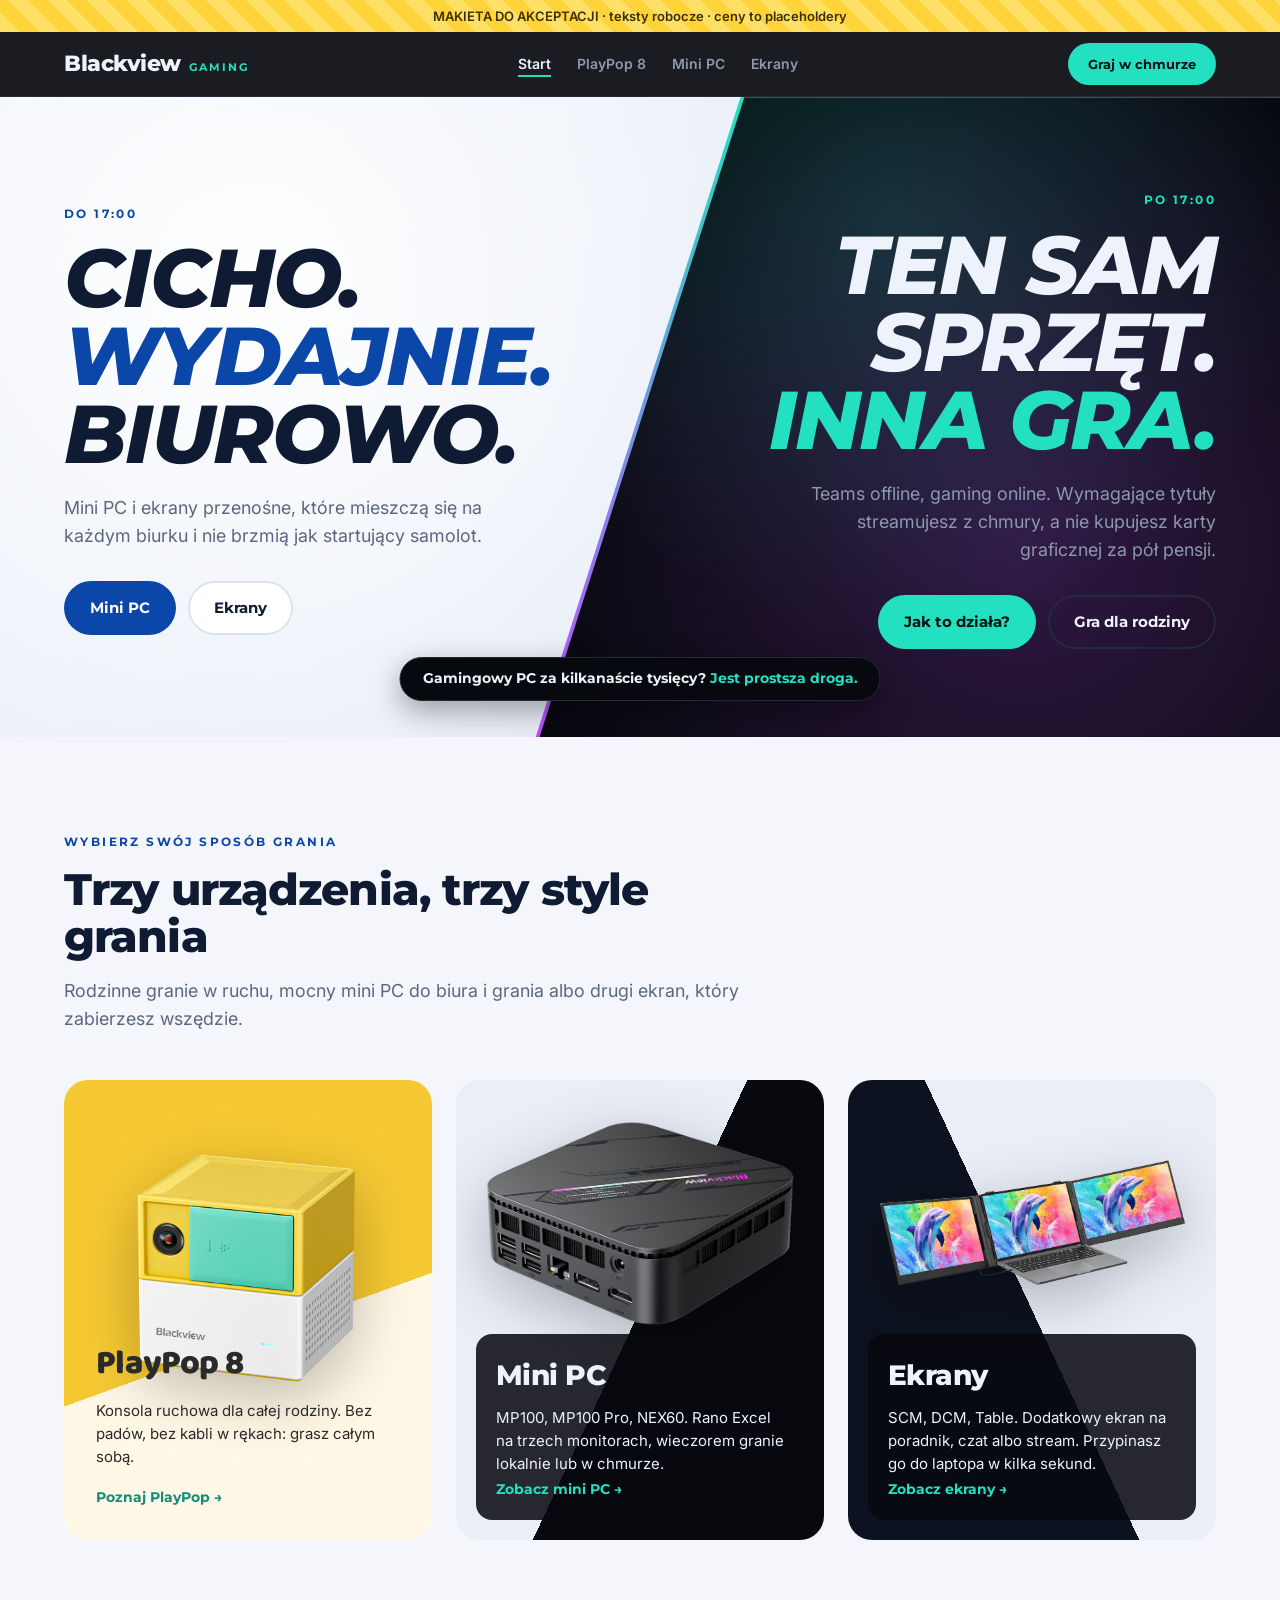
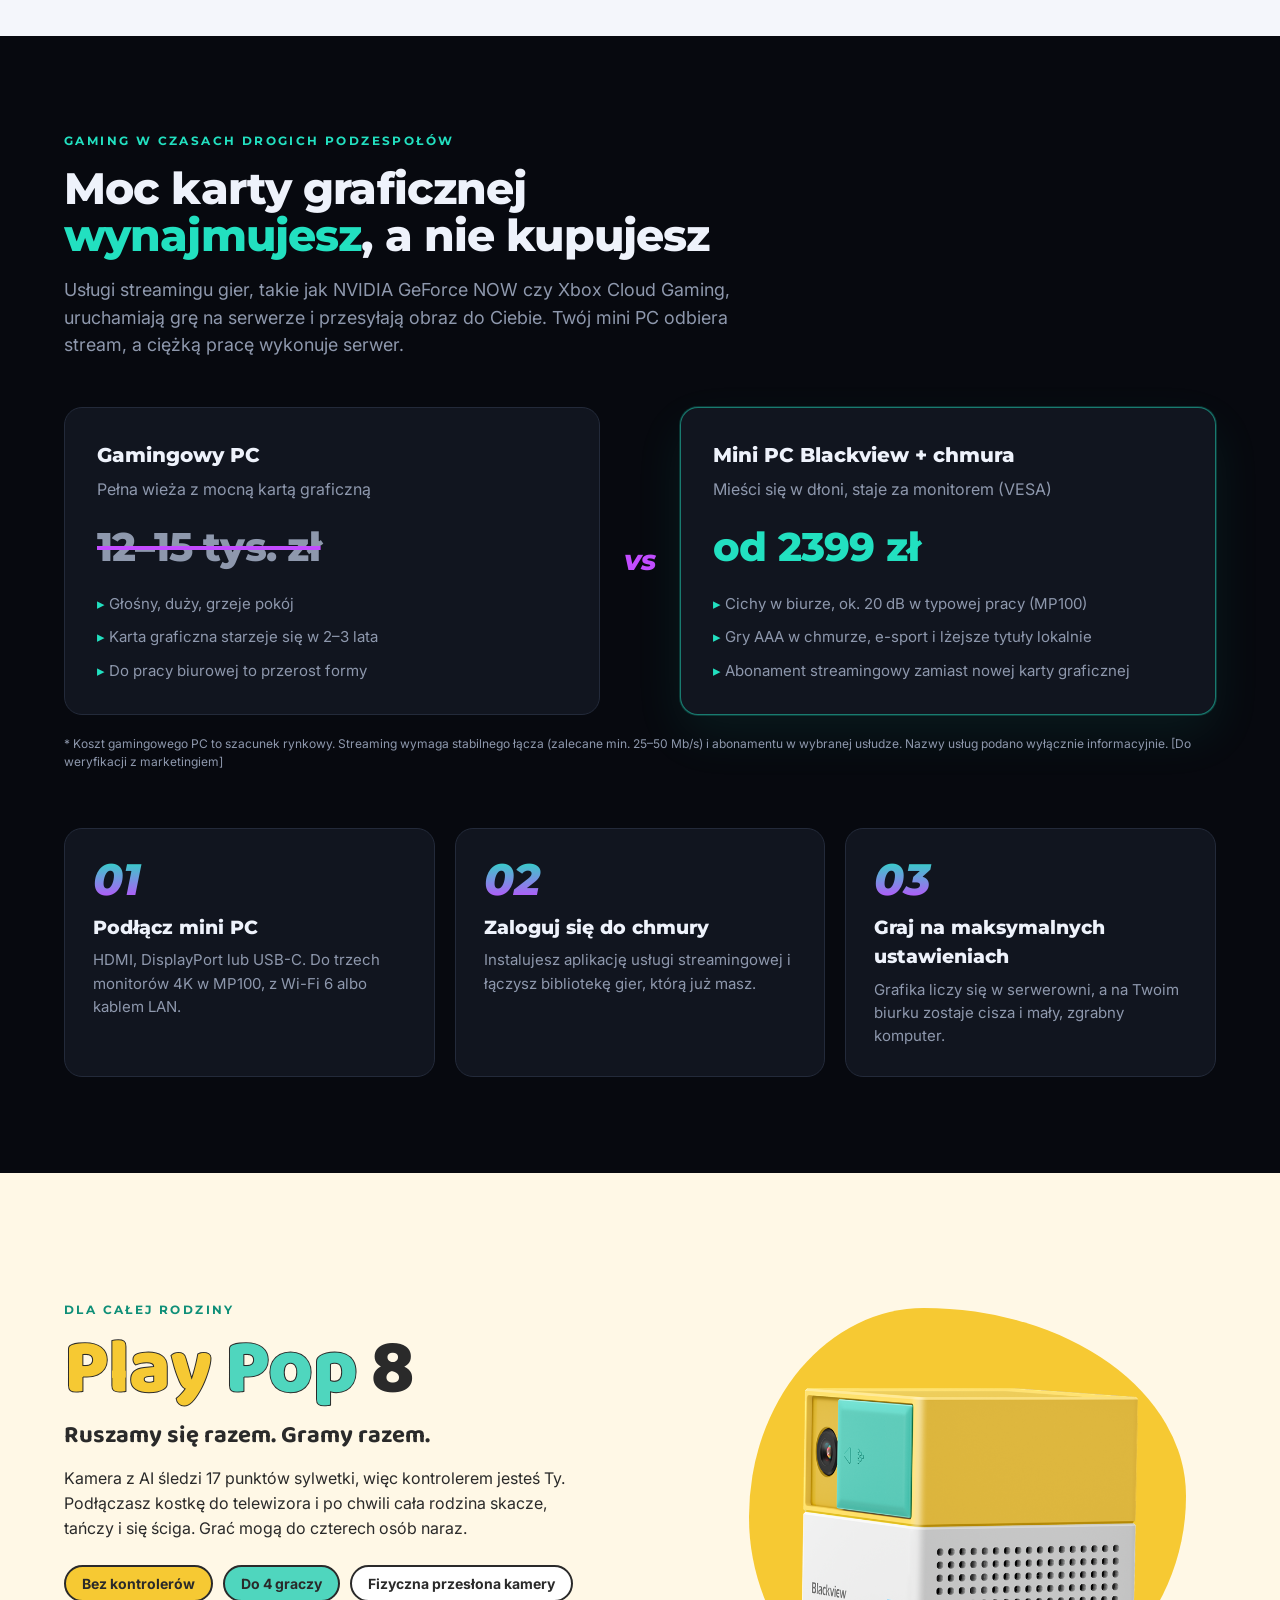
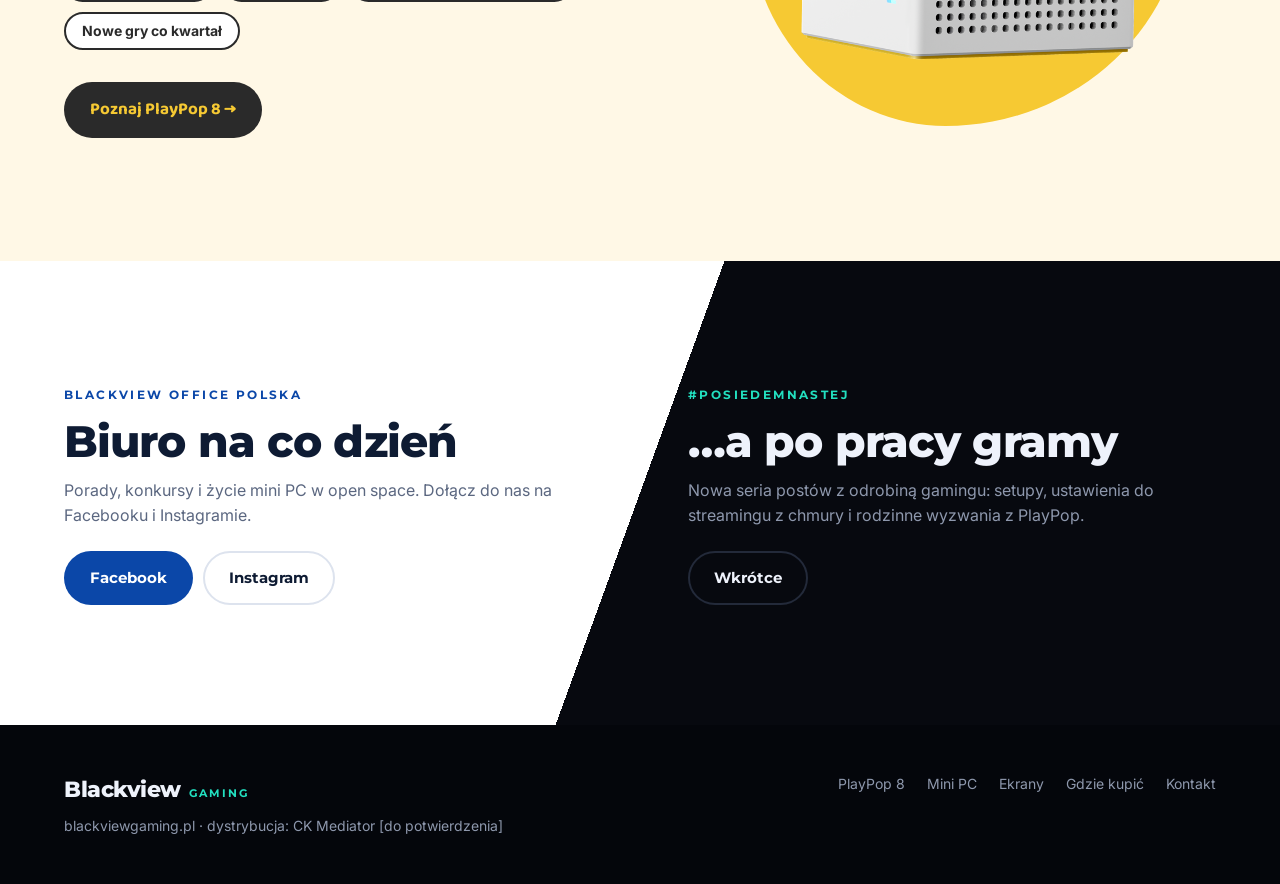
==== index.html @ ac8a415b "Linki Kup i ceny z funtech.pl (shop.js + UTM); BACKLOG: decyzja opcja A" ====
<!doctype html>
<html lang="pl">
<head>
  <meta charset="utf-8">
  <meta name="viewport" content="width=device-width, initial-scale=1">
  <meta name="robots" content="noindex, nofollow">
  <title>Blackview Gaming – granie bez gamingowego PC | blackviewgaming.pl</title>
  <meta name="description" content="Konsola PlayPop 8, mini PC i ekrany przenośne Blackview. W dzień praca, wieczorem granie – także w chmurze.">
  <link rel="preconnect" href="https://fonts.googleapis.com">
  <link rel="preconnect" href="https://fonts.gstatic.com" crossorigin>
  <link href="https://fonts.googleapis.com/css2?family=Baloo+2:wght@700;800&family=Inter:wght@400;500;600;700&family=Montserrat:ital,wght@0,700;0,800;1,800&display=swap" rel="stylesheet">
  <link rel="stylesheet" href="assets/css/style.css">
</head>
<body>

<div class="mock-bar">MAKIETA DO AKCEPTACJI · teksty robocze · ceny to placeholdery</div>

<header class="site-head">
  <div class="wrap">
    <a href="index.html" class="logo">Blackview <small>Gaming</small></a>
    <nav class="nav">
      <a href="index.html" class="active">Start</a>
      <a href="playpop.html">PlayPop 8</a>
      <a href="minipc.html">Mini PC</a>
      <a href="ekrany.html">Ekrany</a>
    </nav>
    <a href="#chmura" class="btn btn-neon" style="padding:9px 18px;font-size:13px">Graj w chmurze</a>
  </div>
</header>

<!-- ============ HERO: jasny / ciemny ============ -->
<section class="split-hero" style="padding:0">
  <div class="side side-light"></div>
  <div class="side side-dark"></div>
  <div class="seam"></div>

  <div class="wrap content">
    <div class="col col-light">
      <span class="eyebrow">Do 17:00</span>
      <h1 class="h-display">Cicho.<br><span class="hl-blue">Wydajnie.</span><br>Biurowo.</h1>
      <p class="lead">Mini PC i ekrany przenośne, które mieszczą się na każdym biurku i nie brzmią jak startujący samolot.</p>
      <div class="ctas">
        <a href="minipc.html" class="btn btn-blue">Mini PC</a>
        <a href="ekrany.html" class="btn btn-ghost-light">Ekrany</a>
      </div>
    </div>
    <div class="col col-dark">
      <span class="eyebrow">Po 17:00</span>
      <h2 class="h-display">Ten sam<br>sprzęt.<br><span class="hl-cyan">Inna gra.</span></h2>
      <p class="lead">Teams offline, gaming online. Wymagające tytuły streamujesz z chmury, a nie kupujesz karty graficznej za pół pensji.</p>
      <div class="ctas">
        <a href="#chmura" class="btn btn-neon">Jak to działa?</a>
        <a href="playpop.html" class="btn btn-ghost-dark">Gra dla rodziny</a>
      </div>
    </div>
  </div>

  <div class="hero-tag">Gamingowy PC za kilkanaście tysięcy? <span>Jest prostsza droga.</span></div>
</section>

<!-- ============ 3 ŚCIEŻKI ============ -->
<section>
  <div class="wrap">
    <div class="section-head">
      <span class="eyebrow hl-blue">Wybierz swój sposób grania</span>
      <h2 class="h-section">Trzy urządzenia, trzy style grania</h2>
      <p class="lead" style="color:var(--office-muted)">Rodzinne granie w ruchu, mocny mini PC do biura i grania albo drugi ekran, który zabierzesz wszędzie.</p>
    </div>

    <div class="hub-cards">
      <a href="playpop.html" class="hub-card card-pop">
        <div class="visual"><img src="assets/img/playpop-front.png" alt="Konsola Blackview PlayPop 8"></div>
        <h3>PlayPop 8</h3>
        <p>Konsola ruchowa dla całej rodziny. Bez padów, bez kabli w rękach: grasz całym sobą.</p>
        <span class="more">Poznaj PlayPop</span>
      </a>

      <a href="minipc.html" class="hub-card card-pc">
        <div class="visual"><img src="assets/img/mp100pro.png" alt="Blackview MP100 Pro"></div>
        <div class="text">
          <h3>Mini PC</h3>
          <p>MP100, MP100 Pro, NEX60. Rano Excel na trzech monitorach, wieczorem granie lokalnie lub w chmurze.</p>
          <span class="more">Zobacz mini PC</span>
        </div>
      </a>

      <a href="ekrany.html" class="hub-card card-screen">
        <div class="visual"><img src="assets/img/dcm8pro-angle.png" alt="Blackview DCM8 Pro – trzy ekrany"></div>
        <div class="text">
          <h3>Ekrany</h3>
          <p>SCM, DCM, Table. Dodatkowy ekran na poradnik, czat albo stream. Przypinasz go do laptopa w kilka sekund.</p>
          <span class="more">Zobacz ekrany</span>
        </div>
      </a>
    </div>
  </div>
</section>

<!-- ============ GRANIE BEZ DROGIEGO PC ============ -->
<section class="dark" id="chmura">
  <div class="wrap">
    <div class="section-head">
      <span class="eyebrow">Gaming w czasach drogich podzespołów</span>
      <h2 class="h-section">Moc karty graficznej <span class="hl-cyan">wynajmujesz</span>, a nie kupujesz</h2>
      <p class="lead">Usługi streamingu gier, takie jak NVIDIA GeForce NOW czy Xbox Cloud Gaming, uruchamiają grę na serwerze i przesyłają obraz do Ciebie. Twój mini PC odbiera stream, a ciężką pracę wykonuje serwer.</p>
    </div>

    <div class="compare">
      <div class="box">
        <h4>Gamingowy PC</h4>
        <p class="muted">Pełna wieża z mocną kartą graficzną</p>
        <div class="price">12–15 tys. zł</div>
        <ul>
          <li>Głośny, duży, grzeje pokój</li>
          <li>Karta graficzna starzeje się w 2–3 lata</li>
          <li>Do pracy biurowej to przerost formy</li>
        </ul>
      </div>
      <div class="vs">vs</div>
      <div class="box win">
        <h4>Mini PC Blackview + chmura</h4>
        <p class="muted">Mieści się w dłoni, staje za monitorem (VESA)</p>
        <div class="price" data-shop-price="mp100pro" data-prefix="od ">–</div>
        <ul>
          <li>Cichy w biurze, ok. 20 dB w typowej pracy (MP100)</li>
          <li>Gry AAA w chmurze, e-sport i lżejsze tytuły lokalnie</li>
          <li>Abonament streamingowy zamiast nowej karty graficznej</li>
        </ul>
      </div>
    </div>
    <p class="footnote">* Koszt gamingowego PC to szacunek rynkowy. Streaming wymaga stabilnego łącza (zalecane min. 25–50 Mb/s) i abonamentu w wybranej usłudze. Nazwy usług podano wyłącznie informacyjnie. [Do weryfikacji z marketingiem]</p>

    <div class="steps">
      <div class="step">
        <div class="num">01</div>
        <h4>Podłącz mini PC</h4>
        <p>HDMI, DisplayPort lub USB-C. Do trzech monitorów 4K w MP100, z Wi-Fi 6 albo kablem LAN.</p>
      </div>
      <div class="step">
        <div class="num">02</div>
        <h4>Zaloguj się do chmury</h4>
        <p>Instalujesz aplikację usługi streamingowej i łączysz bibliotekę gier, którą już masz.</p>
      </div>
      <div class="step">
        <div class="num">03</div>
        <h4>Graj na maksymalnych ustawieniach</h4>
        <p>Grafika liczy się w serwerowni, a na Twoim biurku zostaje cisza i mały, zgrabny komputer.</p>
      </div>
    </div>
  </div>
</section>

<!-- ============ PLAYPOP PAS ============ -->
<section class="pop">
  <div class="wrap pop-band">
    <div>
      <span class="eyebrow">Dla całej rodziny</span>
      <h2 class="h-pop" style="margin:12px 0 8px"><span class="y">Play</span> <span class="m">Pop</span> 8</h2>
      <p class="lead" style="font-family:var(--font-pop);font-weight:700;font-size:24px">Ruszamy się razem. Gramy razem.</p>
      <p style="margin-top:12px;max-width:520px">Kamera z AI śledzi 17 punktów sylwetki, więc kontrolerem jesteś Ty. Podłączasz kostkę do telewizora i po chwili cała rodzina skacze, tańczy i się ściga. Grać mogą do czterech osób naraz.</p>
      <div class="pop-pills">
        <span class="pill y">Bez kontrolerów</span>
        <span class="pill m">Do 4 graczy</span>
        <span class="pill">Fizyczna przesłona kamery</span>
        <span class="pill">Nowe gry co kwartał</span>
      </div>
      <a href="playpop.html" class="btn btn-pop">Poznaj PlayPop 8 →</a>
    </div>
    <div class="visual"><img src="assets/img/playpop-7.png" alt="PlayPop 8 – widok z boku"></div>
  </div>
</section>

<!-- ============ SOCIAL ============ -->
<section class="social">
  <div class="wrap grid">
    <div class="half">
      <span class="eyebrow hl-blue">Blackview Office Polska</span>
      <h2 class="h-section" style="margin-top:12px">Biuro na co dzień</h2>
      <p>Porady, konkursy i życie mini PC w open space. Dołącz do nas na Facebooku i Instagramie.</p>
      <div class="chips">
        <a class="btn btn-blue" href="https://www.facebook.com/people/Blackview-Office/61585106631861/" target="_blank" rel="noopener">Facebook</a>
        <a class="btn btn-ghost-light" href="https://www.instagram.com/blackview_office_polska/" target="_blank" rel="noopener">Instagram</a>
      </div>
    </div>
    <div class="half dark-side">
      <span class="eyebrow hl-cyan">#poSiedemnastej</span>
      <h2 class="h-section" style="margin-top:12px">…a po pracy gramy</h2>
      <p>Nowa seria postów z odrobiną gamingu: setupy, ustawienia do streamingu z chmury i rodzinne wyzwania z PlayPop.</p>
      <div class="chips">
        <span class="btn btn-ghost-dark" style="cursor:default">Wkrótce</span>
      </div>
    </div>
  </div>
</section>

<footer class="site-foot">
  <div class="wrap">
    <div>
      <div class="logo">Blackview <small>Gaming</small></div>
      <p style="margin-top:8px">blackviewgaming.pl · dystrybucja: CK Mediator [do potwierdzenia]</p>
    </div>
    <nav>
      <a href="playpop.html">PlayPop 8</a>
      <a href="minipc.html">Mini PC</a>
      <a href="ekrany.html">Ekrany</a>
      <a href="#">Gdzie kupić</a>
      <a href="#">Kontakt</a>
    </nav>
  </div>
</footer>

<script src="assets/js/shop.js"></script>
</body>
</html>
---- assets/css/style.css ----
/* ==========================================================
   Blackview Gaming – makieta (CK Mediator)
   Dwa światy: jasny "office" + ciemny "gaming", plus PlayPop
   ========================================================== */

:root {
  /* office – jasny */
  --office-bg: #f4f6fb;
  --office-surface: #ffffff;
  --office-ink: #0e1b33;
  --office-muted: #5b6780;
  --office-blue: #0b47a8;
  --office-line: #dde3ee;

  /* gaming – ciemny */
  --game-bg: #07090f;
  --game-surface: #11151f;
  --game-surface-2: #181d2a;
  --game-ink: #eef2fb;
  --game-muted: #8e98ad;
  --game-line: #232a3a;

  /* akcenty wspólne */
  --cyan: #22e0c0;
  --magenta: #c24cff;

  /* PlayPop */
  --pop-yellow: #f6c933;
  --pop-mint: #4fd6be;
  --pop-cream: #fff8e6;
  --pop-coral: #ff7a59;
  --pop-ink: #2a2a2a;

  --radius: 18px;
  --max: 1200px;
  --font-head: "Montserrat", system-ui, sans-serif;
  --font-body: "Inter", system-ui, sans-serif;
  --font-pop: "Baloo 2", "Montserrat", system-ui, sans-serif;
}

* { box-sizing: border-box; margin: 0; padding: 0; }
html { scroll-behavior: smooth; }
body {
  font-family: var(--font-body);
  background: var(--office-bg);
  color: var(--office-ink);
  line-height: 1.55;
  -webkit-font-smoothing: antialiased;
}
img { max-width: 100%; display: block; }
a { color: inherit; text-decoration: none; }

.wrap { width: 100%; max-width: var(--max); margin: 0 auto; padding: 0 24px; }

/* ---------- pasek makiety ---------- */
.mock-bar {
  background: repeating-linear-gradient(45deg, #ffe066 0 14px, #ffd43b 14px 28px);
  color: #3b2f00;
  font-size: 13px;
  font-weight: 600;
  text-align: center;
  padding: 6px 16px;
}

/* ---------- nagłówek ---------- */
.site-head {
  position: sticky; top: 0; z-index: 50;
  background: rgba(7, 9, 15, .92);
  backdrop-filter: blur(10px);
  border-bottom: 1px solid var(--game-line);
  color: var(--game-ink);
}
.site-head .wrap { display: flex; align-items: center; justify-content: space-between; height: 64px; gap: 16px; }
.logo { font-family: var(--font-head); font-weight: 800; font-size: 22px; letter-spacing: -.02em; display: flex; align-items: baseline; gap: 8px; }
.logo small { font-weight: 700; font-size: 11px; letter-spacing: .18em; text-transform: uppercase; color: var(--cyan); }
.nav { display: flex; gap: 26px; font-size: 14px; font-weight: 600; }
.nav a { color: var(--game-muted); transition: color .2s; }
.nav a:hover, .nav a.active { color: var(--game-ink); }
.nav a.active { box-shadow: 0 2px 0 var(--cyan); }

/* ---------- przyciski ---------- */
.btn {
  display: inline-flex; align-items: center; gap: 8px;
  font-family: var(--font-head); font-weight: 700; font-size: 15px;
  padding: 13px 24px; border-radius: 999px; border: 2px solid transparent;
  transition: transform .15s, box-shadow .2s, background .2s;
  cursor: pointer;
}
.btn:hover { transform: translateY(-2px); }
.btn-blue { background: var(--office-blue); color: #fff; }
.btn-blue:hover { box-shadow: 0 10px 24px rgba(11, 71, 168, .3); }
.btn-neon { background: var(--cyan); color: #04120f; }
.btn-neon:hover { box-shadow: 0 0 28px rgba(34, 224, 192, .55); }
.btn-ghost-dark { border-color: var(--game-line); color: var(--game-ink); }
.btn-ghost-light { border-color: var(--office-line); color: var(--office-ink); background: #fff; }
.btn-pop { background: var(--pop-ink); color: var(--pop-yellow); font-family: var(--font-pop); font-size: 17px; }
.btn { white-space: nowrap; }
section[id] { scroll-margin-top: 64px; }
.product .price .is-text { font-size: 17px; }
.btn.is-soon { background: #d9dee8; color: #6b7690; border-color: transparent; cursor: not-allowed; box-shadow: none; transform: none; }

/* ---------- typografia ---------- */
.eyebrow {
  font-family: var(--font-head); font-weight: 700; font-size: 12px;
  letter-spacing: .2em; text-transform: uppercase;
}
.h-display {
  font-family: var(--font-head); font-weight: 800; font-style: italic;
  text-transform: uppercase; line-height: .95; letter-spacing: -.02em;
  font-size: clamp(40px, 6.4vw, 84px);
}
.h-section {
  font-family: var(--font-head); font-weight: 800; letter-spacing: -.02em;
  font-size: clamp(28px, 3.6vw, 44px); line-height: 1.08;
}
.lead { font-size: clamp(16px, 1.4vw, 19px); }
.hl-cyan { color: var(--cyan); }
.hl-blue { color: var(--office-blue); }
.hl-mag { color: var(--magenta); }

section { padding: 96px 0; }
.section-head { max-width: 720px; margin-bottom: 48px; }
.section-head .eyebrow { margin-bottom: 14px; display: block; }
.section-head p { margin-top: 16px; }

/* ==========================================================
   HERO – podział jasny / ciemny
   ========================================================== */
.split-hero { position: relative; min-height: 640px; overflow: hidden; }
.split-hero .side { position: absolute; inset: 0; }
.split-hero .side-light {
  background:
    radial-gradient(circle at 20% 30%, #ffffff 0, transparent 55%),
    linear-gradient(135deg, #eef2f9, #dfe6f3);
  clip-path: polygon(0 0, 58% 0, 42% 100%, 0 100%);
}
.split-hero .side-dark {
  background:
    radial-gradient(circle at 80% 70%, rgba(194, 76, 255, .22), transparent 45%),
    radial-gradient(circle at 70% 20%, rgba(34, 224, 192, .18), transparent 40%),
    var(--game-bg);
  clip-path: polygon(58% 0, 100% 0, 100% 100%, 42% 100%);
}
.split-hero .seam {
  position: absolute; inset: 0;
  background: linear-gradient(var(--cyan), var(--magenta));
  clip-path: polygon(57.85% 0, 58.15% 0, 42.15% 100%, 41.85% 100%);
  filter: drop-shadow(0 0 10px var(--cyan));
}
.split-hero .content {
  position: relative; z-index: 2;
  display: grid; grid-template-columns: 1fr 1fr; min-height: 640px; align-items: center;
}
.split-hero .col { padding: 64px 0; }
.split-hero .col-light { color: var(--office-ink); padding-right: 64px; }
.split-hero .col-dark { color: var(--game-ink); padding-left: 96px; text-align: right; }
.split-hero .col-light .eyebrow { color: var(--office-blue); }
.split-hero .col-dark .eyebrow { color: var(--cyan); }
.split-hero .h-display { margin: 16px 0 20px; }
.split-hero .col-light .lead { color: var(--office-muted); max-width: 420px; }
.split-hero .col-dark .lead { color: var(--game-muted); max-width: 420px; margin-left: auto; }
.split-hero .ctas { display: flex; gap: 12px; margin-top: 32px; flex-wrap: wrap; }
.split-hero .col-dark .ctas { justify-content: flex-end; }
.hero-tag {
  position: absolute; z-index: 3; left: 50%; bottom: 36px; transform: translateX(-50%);
  background: var(--game-bg); color: var(--game-ink);
  border: 1px solid var(--game-line); border-radius: 999px;
  padding: 10px 22px; font-family: var(--font-head); font-weight: 700; font-size: 14px;
  white-space: nowrap; box-shadow: 0 10px 30px rgba(0, 0, 0, .35);
}
.hero-tag span { color: var(--cyan); }

/* ==========================================================
   Karty produktów (hub)
   ========================================================== */
.hub-cards { display: grid; grid-template-columns: repeat(3, 1fr); gap: 24px; }
.hub-card {
  position: relative; border-radius: 24px; overflow: hidden;
  min-height: 460px; display: flex; flex-direction: column; justify-content: flex-end;
  padding: 32px; transition: transform .25s, box-shadow .25s;
}
.hub-card:hover { transform: translateY(-6px); box-shadow: 0 24px 50px rgba(14, 27, 51, .18); }
.hub-card .visual { position: absolute; inset: 0 0 auto 0; height: 62%; display: grid; place-items: center; padding: 28px; }
.hub-card .visual img { max-height: 100%; object-fit: contain; filter: drop-shadow(0 18px 30px rgba(0, 0, 0, .25)); }
.hub-card h3 { font-family: var(--font-head); font-weight: 800; font-size: 28px; letter-spacing: -.02em; position: relative; }
.hub-card p { margin-top: 8px; font-size: 15px; position: relative; }
.hub-card .more { margin-top: 18px; font-family: var(--font-head); font-weight: 700; font-size: 14px; position: relative; }
.hub-card .more::after { content: " →"; }

.card-pop { background: linear-gradient(160deg, var(--pop-yellow) 0 55%, var(--pop-cream) 55%); color: var(--pop-ink); }
.card-pop h3 { font-family: var(--font-pop); font-size: 34px; }
.card-pop .more { color: #0f8f78; }

.card-pc { background: linear-gradient(115deg, #e9eef7 0 50%, var(--game-bg) 50%); color: var(--game-ink); }
.card-pc .text { background: rgba(7, 9, 15, .86); margin: -12px; padding: 20px; border-radius: 16px; position: relative; }
.card-pc .more { color: var(--cyan); }

.card-screen { background: linear-gradient(245deg, #e9eef7 0 50%, #0d1220 50%); color: var(--game-ink); }
.card-screen .text { background: rgba(7, 9, 15, .86); margin: -12px; padding: 20px; border-radius: 16px; position: relative; }
.card-screen .more { color: var(--cyan); }

/* placeholder packshotu (grafiki z SharePoint) */
.ph {
  width: 100%; height: 100%; min-height: 180px;
  border: 2px dashed rgba(127, 140, 165, .55); border-radius: 16px;
  display: grid; place-items: center; text-align: center;
  font-size: 13px; font-weight: 600; color: #7f8ca5; padding: 16px;
  background: rgba(255, 255, 255, .04);
}
.ph strong { display: block; font-family: var(--font-head); font-size: 15px; color: inherit; }

/* ==========================================================
   Sekcja: granie bez drogiego PC (ciemna)
   ========================================================== */
.dark { background: var(--game-bg); color: var(--game-ink); }
.dark .section-head p, .dark .muted { color: var(--game-muted); }
.dark .eyebrow { color: var(--cyan); }

.compare { display: grid; grid-template-columns: 1fr auto 1fr; gap: 24px; align-items: stretch; }
.compare .box { border-radius: var(--radius); padding: 32px; border: 1px solid var(--game-line); background: var(--game-surface); }
.compare .box.win { border-color: rgba(34, 224, 192, .5); box-shadow: 0 0 0 1px rgba(34, 224, 192, .2), 0 20px 50px rgba(34, 224, 192, .08); }
.compare .vs { align-self: center; font-family: var(--font-head); font-weight: 800; font-style: italic; font-size: 28px; color: var(--magenta); }
.compare h4 { font-family: var(--font-head); font-size: 20px; font-weight: 800; margin-bottom: 6px; }
.compare .price { font-family: var(--font-head); font-weight: 800; font-size: 40px; margin: 14px 0; letter-spacing: -.02em; }
.compare .box:not(.win) .price { color: var(--game-muted); text-decoration: line-through; text-decoration-color: var(--magenta); }
.compare .box.win .price { color: var(--cyan); }
.compare ul { list-style: none; display: grid; gap: 10px; font-size: 15px; color: var(--game-muted); }
.compare li::before { content: "▸ "; color: var(--cyan); }
.footnote { font-size: 12px; color: var(--game-muted); margin-top: 20px; }

.steps { display: grid; grid-template-columns: repeat(3, 1fr); gap: 20px; margin-top: 56px; }
.step { background: var(--game-surface); border: 1px solid var(--game-line); border-radius: var(--radius); padding: 28px; }
.step .num { font-family: var(--font-head); font-weight: 800; font-style: italic; font-size: 44px; line-height: 1; background: linear-gradient(var(--cyan), var(--magenta)); -webkit-background-clip: text; background-clip: text; color: transparent; }
.step h4 { font-family: var(--font-head); font-weight: 800; font-size: 19px; margin: 12px 0 6px; }
.step p { font-size: 15px; color: var(--game-muted); }

/* ==========================================================
   PlayPop – pas na hubie i podstrona
   ========================================================== */
.pop { background: var(--pop-cream); color: var(--pop-ink); font-family: var(--font-body); }
.pop .h-pop { font-family: var(--font-pop); font-weight: 800; line-height: 1; letter-spacing: -.01em; font-size: clamp(40px, 6vw, 80px); }
.pop .h-pop .y { color: var(--pop-yellow); -webkit-text-stroke: 2px var(--pop-ink); paint-order: stroke fill; }
.pop .h-pop .m { color: var(--pop-mint); -webkit-text-stroke: 2px var(--pop-ink); paint-order: stroke fill; }
.pop .h-section { font-family: var(--font-pop); font-size: clamp(30px, 4vw, 48px); }
.pop .eyebrow { color: #0f8f78; }

.pop-band { display: grid; grid-template-columns: 1.1fr .9fr; gap: 48px; align-items: center; }
.pop-band .visual { position: relative; }
.pop-band .visual::before { content: ""; position: absolute; inset: 8% 6%; background: var(--pop-yellow); border-radius: 40% 60% 55% 45% / 50% 45% 55% 50%; }
.pop-band .visual img { position: relative; }
.pop-pills { display: flex; flex-wrap: wrap; gap: 10px; margin: 24px 0 32px; }
.pill { background: #fff; border: 2px solid var(--pop-ink); border-radius: 999px; padding: 6px 16px; font-weight: 700; font-size: 14px; }
.pill.y { background: var(--pop-yellow); }
.pill.m { background: var(--pop-mint); }

.pop-hero { background: linear-gradient(180deg, #fff3c4, var(--pop-cream)); padding: 72px 0 40px; overflow: hidden; }
.pop-hero .grid { display: grid; grid-template-columns: 1fr 1fr; gap: 40px; align-items: center; }
.pop-hero .tagline { font-family: var(--font-pop); font-weight: 700; font-size: clamp(22px, 2.4vw, 30px); margin: 14px 0 18px; }
.pop-hero .visual { position: relative; }
.pop-hero .visual .blob { position: absolute; inset: 4%; background: var(--pop-mint); border-radius: 50% 40% 55% 45% / 45% 55% 45% 55%; opacity: .55; }
.pop-hero .visual img { position: relative; }

.pop-feats { display: grid; grid-template-columns: repeat(3, 1fr); gap: 20px; }
.pop-feat { background: #fff; border: 2px solid var(--pop-ink); border-radius: 24px; padding: 28px; box-shadow: 6px 6px 0 var(--pop-ink); }
.pop-feat:nth-child(3n+1) { background: #fff9e0; }
.pop-feat:nth-child(3n+2) { background: #e5faf5; }
.pop-feat:nth-child(3n) { background: #fff0ea; }
.pop-feat .ico { font-size: 34px; }
.pop-feat h4 { font-family: var(--font-pop); font-weight: 800; font-size: 23px; margin: 10px 0 6px; line-height: 1.15; }
.pop-feat p { font-size: 15px; }

.pop-photos { display: grid; grid-template-columns: 1fr 1fr; gap: 20px; }
.pop-photos img { border-radius: 24px; border: 2px solid var(--pop-ink); width: 100%; aspect-ratio: 2 / 1; object-fit: cover; }

.pop-privacy { display: grid; grid-template-columns: .8fr 1.2fr; gap: 48px; align-items: center; }
.pop-privacy .imgs { display: grid; grid-template-columns: 1fr 1fr; gap: 12px; }
.pop-privacy .imgs img { background: #fff; border-radius: 20px; border: 2px solid var(--pop-ink); }

.spec-table { width: 100%; border-collapse: collapse; font-size: 15px; background: #fff; border: 2px solid var(--pop-ink); border-radius: 20px; overflow: hidden; }
.spec-table th, .spec-table td { text-align: left; padding: 13px 20px; border-bottom: 1px solid #eee3c4; vertical-align: top; }
.spec-table th { width: 34%; font-weight: 700; background: #fffaf0; }
.spec-table tr:last-child th, .spec-table tr:last-child td { border-bottom: 0; }

.notice { border-left: 4px solid var(--pop-coral); background: #fff; padding: 16px 20px; border-radius: 0 14px 14px 0; font-size: 14px; margin-top: 24px; }

/* ==========================================================
   Podstrony mini PC / ekrany (split light/dark)
   ========================================================== */
.page-hero { position: relative; overflow: hidden; color: var(--game-ink); background: var(--game-bg); padding: 88px 0 72px; }
.page-hero::before {
  content: ""; position: absolute; inset: 0;
  background: linear-gradient(110deg, #e9eef7 0 38%, transparent 38.2%);
}
.page-hero::after {
  content: ""; position: absolute; top: 0; bottom: 0; left: 38%; width: 3px;
  background: linear-gradient(var(--cyan), var(--magenta)); transform: skewX(-20deg); box-shadow: 0 0 20px var(--cyan);
}
.page-hero .grid { position: relative; z-index: 2; display: grid; grid-template-columns: .9fr 1.1fr; gap: 40px; align-items: center; }
.page-hero .left { color: var(--office-ink); padding-right: 32px; }
.page-hero .left .eyebrow { color: var(--office-blue); }
.page-hero .left p { color: var(--office-muted); margin-top: 16px; max-width: 340px; }
.page-hero .right { padding-left: 48px; }
.page-hero .right .h-display { font-size: clamp(36px, 5vw, 68px); }
.page-hero .right p { color: var(--game-muted); margin-top: 16px; max-width: 520px; }
.page-hero .ctas { display: flex; gap: 12px; margin-top: 28px; flex-wrap: wrap; }

.modes { display: grid; grid-template-columns: 1fr 1fr; border-radius: 24px; overflow: hidden; border: 1px solid var(--office-line); }
.mode { padding: 40px; }
.mode-light { background: #fff; color: var(--office-ink); }
.mode-dark { background: var(--game-bg); color: var(--game-ink); }
.mode .eyebrow { display: block; margin-bottom: 10px; }
.mode-light .eyebrow { color: var(--office-blue); }
.mode-dark .eyebrow { color: var(--cyan); }
.mode h3 { font-family: var(--font-head); font-weight: 800; font-size: 26px; letter-spacing: -.02em; margin-bottom: 18px; }
.mode ul { list-style: none; display: grid; gap: 12px; font-size: 15px; }
.mode-light li::before { content: "✓ "; color: var(--office-blue); font-weight: 700; }
.mode-dark li::before { content: "▸ "; color: var(--cyan); }
.mode-dark li { color: var(--game-muted); }
.mode-dark li strong { color: var(--game-ink); }

.products { display: grid; grid-template-columns: repeat(3, 1fr); gap: 24px; }
.product {
  background: var(--office-surface); border: 1px solid var(--office-line); border-radius: 24px;
  overflow: hidden; display: flex; flex-direction: column;
}
.product .top { background: linear-gradient(120deg, #eef2f9 0 50%, var(--game-bg) 50%); padding: 24px; height: 230px; }
.product .top .ph { color: #8a95ab; }
.product .top img { width: 100%; height: 100%; object-fit: contain; filter: drop-shadow(0 14px 22px rgba(0, 0, 0, .3)); }
.product .body { padding: 28px; display: flex; flex-direction: column; flex: 1; }
.product .badge { align-self: flex-start; font-size: 11px; font-weight: 700; letter-spacing: .12em; text-transform: uppercase; padding: 5px 10px; border-radius: 6px; background: #e8eefb; color: var(--office-blue); margin-bottom: 12px; }
.product .badge.g { background: #e3fbf6; color: #0c8b74; }
.product h3 { font-family: var(--font-head); font-weight: 800; font-size: 26px; letter-spacing: -.02em; }
.product .sub { color: var(--office-muted); font-size: 15px; margin: 6px 0 18px; }
.product dl { display: grid; grid-template-columns: auto 1fr; gap: 8px 14px; font-size: 14px; margin-bottom: 24px; }
.product dt { color: var(--office-muted); }
.product dd { font-weight: 600; }
.product .price-row { margin-top: auto; display: flex; align-items: center; justify-content: space-between; gap: 12px; padding-top: 18px; border-top: 1px solid var(--office-line); }
.product .price { font-family: var(--font-head); font-weight: 800; font-size: 22px; }
.product .price small { display: block; font-family: var(--font-body); font-weight: 500; font-size: 12px; color: var(--office-muted); }

.tiers { display: grid; grid-template-columns: repeat(3, 1fr); gap: 20px; }
.tier { background: var(--game-surface); border: 1px solid var(--game-line); border-radius: var(--radius); padding: 28px; }
.tier .lvl { display: flex; gap: 4px; margin-bottom: 16px; }
.tier .lvl i { width: 26px; height: 6px; border-radius: 3px; background: var(--game-line); }
.tier .lvl i.on { background: linear-gradient(90deg, var(--cyan), var(--magenta)); }
.tier h4 { font-family: var(--font-head); font-weight: 800; font-size: 20px; margin-bottom: 8px; }
.tier p { color: var(--game-muted); font-size: 15px; }
.tier .ex { margin-top: 14px; font-size: 13px; color: var(--game-ink); opacity: .8; }

.usecases { display: grid; grid-template-columns: repeat(4, 1fr); gap: 16px; }
.usecase { background: var(--game-surface); border: 1px solid var(--game-line); border-radius: var(--radius); padding: 24px; }
.usecase .ico { font-size: 28px; }
.usecase h4 { font-family: var(--font-head); font-weight: 800; font-size: 17px; margin: 10px 0 6px; }
.usecase p { color: var(--game-muted); font-size: 14px; }

/* ---------- social / CTA ---------- */
.social { background: linear-gradient(110deg, #ffffff 0 50%, var(--game-bg) 50%); }
.social .grid { display: grid; grid-template-columns: 1fr 1fr; gap: 0; }
.social .half { padding: 24px 48px 24px 0; }
.social .half.dark-side { padding: 24px 0 24px 48px; color: var(--game-ink); }
.social .half.dark-side p { color: var(--game-muted); }
.social p { color: var(--office-muted); margin: 12px 0 24px; }
.social .chips { display: flex; gap: 10px; flex-wrap: wrap; }

/* ---------- stopka ---------- */
.site-foot { background: #04060b; color: var(--game-muted); font-size: 14px; padding: 48px 0; }
.site-foot .wrap { display: flex; justify-content: space-between; gap: 24px; flex-wrap: wrap; }
.site-foot .logo { color: var(--game-ink); }
.site-foot nav { display: flex; gap: 22px; flex-wrap: wrap; }
.site-foot nav a:hover { color: var(--game-ink); }

/* ==========================================================
   Responsywność
   ========================================================== */
@media (max-width: 980px) {
  .hub-cards, .products, .tiers, .pop-feats, .steps { grid-template-columns: 1fr 1fr; }
  .usecases { grid-template-columns: 1fr 1fr; }
}

@media (max-width: 760px) {
  .wrap { padding: 0 16px; }
  section { padding: 64px 0; }
  .nav { display: none; }
  .site-head .btn { display: none; }
  .hub-card { min-height: 540px; }
  .hub-card .visual { height: 56%; }
  html, body { overflow-x: hidden; }

  .split-hero, .split-hero .content { min-height: 0; }
  .split-hero .side-light { clip-path: polygon(0 0, 100% 0, 100% 46%, 0 54%); }
  .split-hero .side-dark { clip-path: polygon(0 54%, 100% 46%, 100% 100%, 0 100%); }
  .split-hero .seam { display: none; }
  .split-hero .content { grid-template-columns: 1fr; }
  .split-hero .col-light { padding: 48px 0 72px; }
  .split-hero .col-dark { padding: 72px 0 96px; text-align: left; }
  .split-hero .col-dark .lead { margin-left: 0; }
  .split-hero .col-dark .ctas { justify-content: flex-start; }
  .hero-tag { white-space: normal; text-align: center; width: calc(100% - 32px); bottom: 24px; }

  .hub-cards, .products, .tiers, .pop-feats, .steps, .usecases,
  .pop-band, .pop-hero .grid, .pop-privacy, .pop-photos, .modes,
  .page-hero .grid, .social .grid { grid-template-columns: 1fr; }
  .compare { grid-template-columns: 1fr; }
  .compare .vs { justify-self: center; }

  .page-hero::before { background: linear-gradient(170deg, #e9eef7 0 47%, transparent 47.2%); }
  .page-hero::after { display: none; }
  .page-hero .left { padding: 0 0 40px; }
  .page-hero .right { padding-left: 0; }

  .social { background: linear-gradient(175deg, #ffffff 0 50%, var(--game-bg) 50%); }
  .social .half, .social .half.dark-side { padding: 32px 0; }
  .mode { padding: 28px; }
}
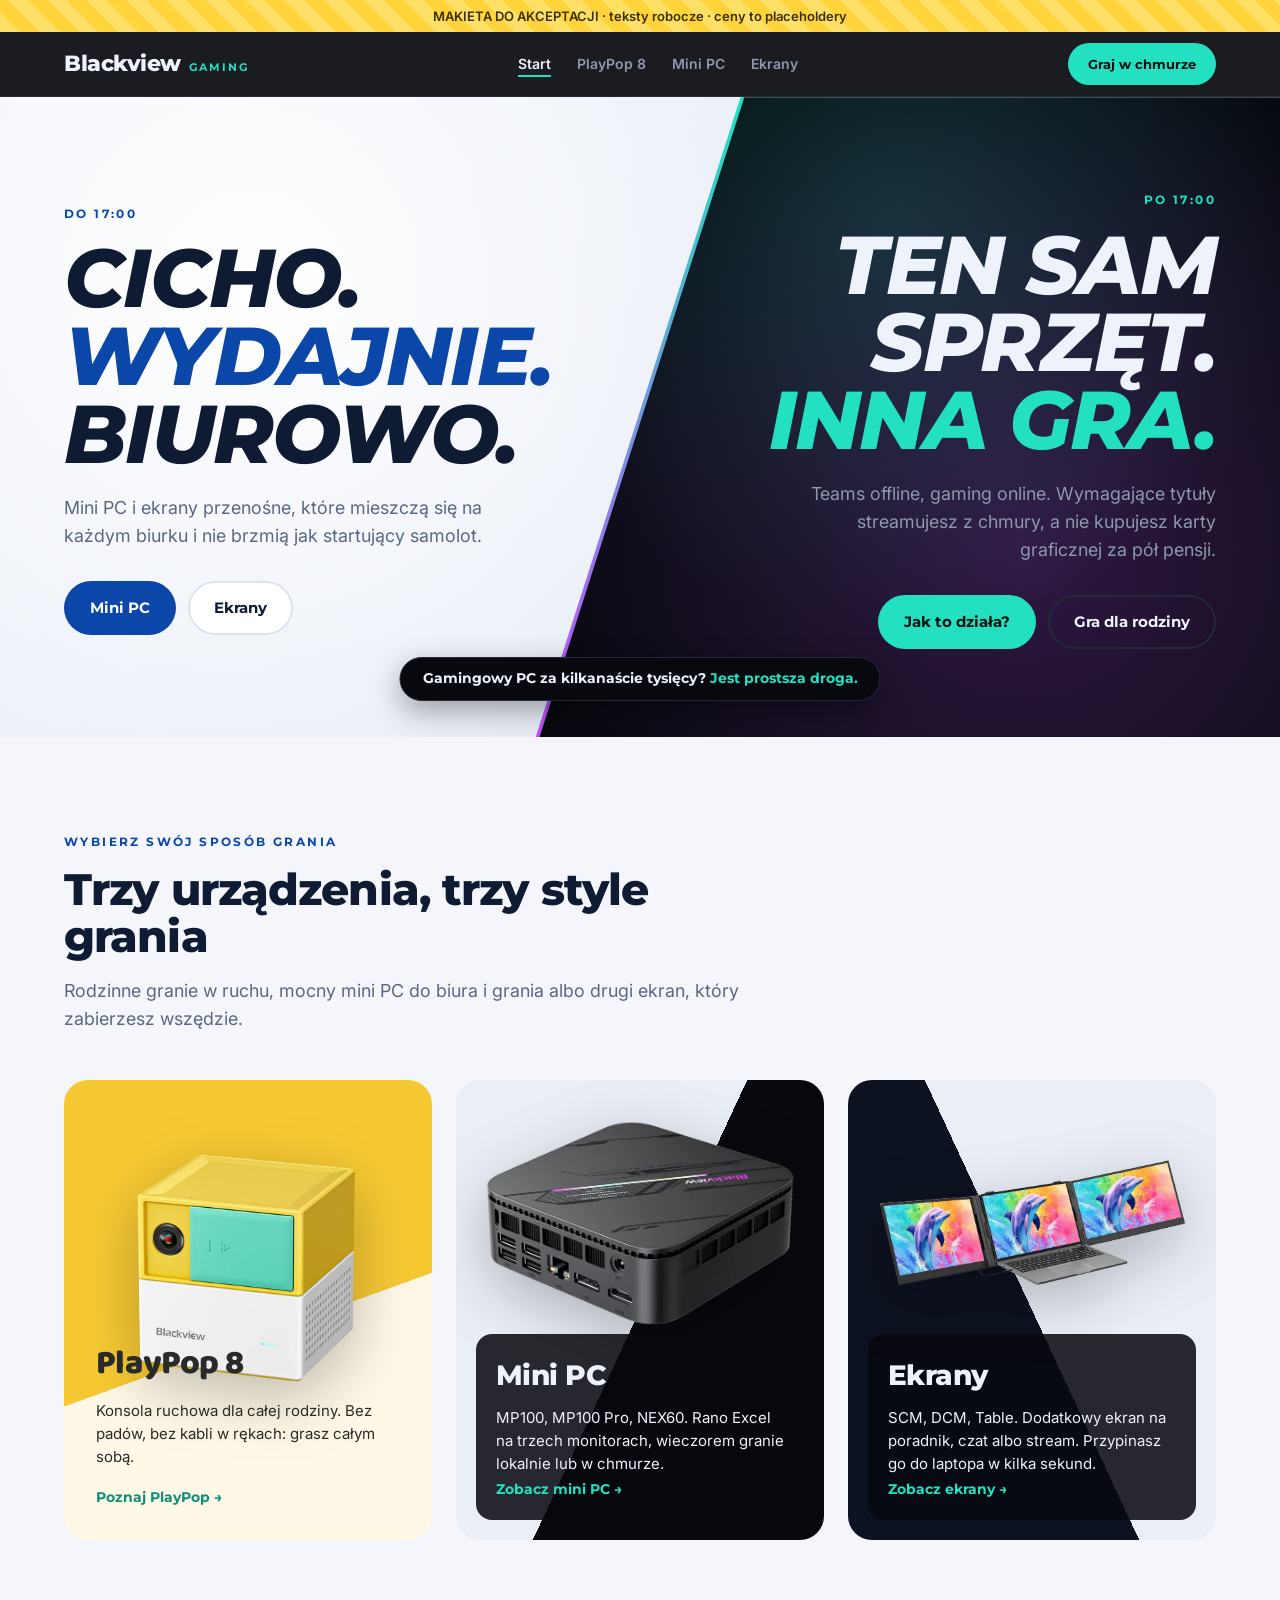
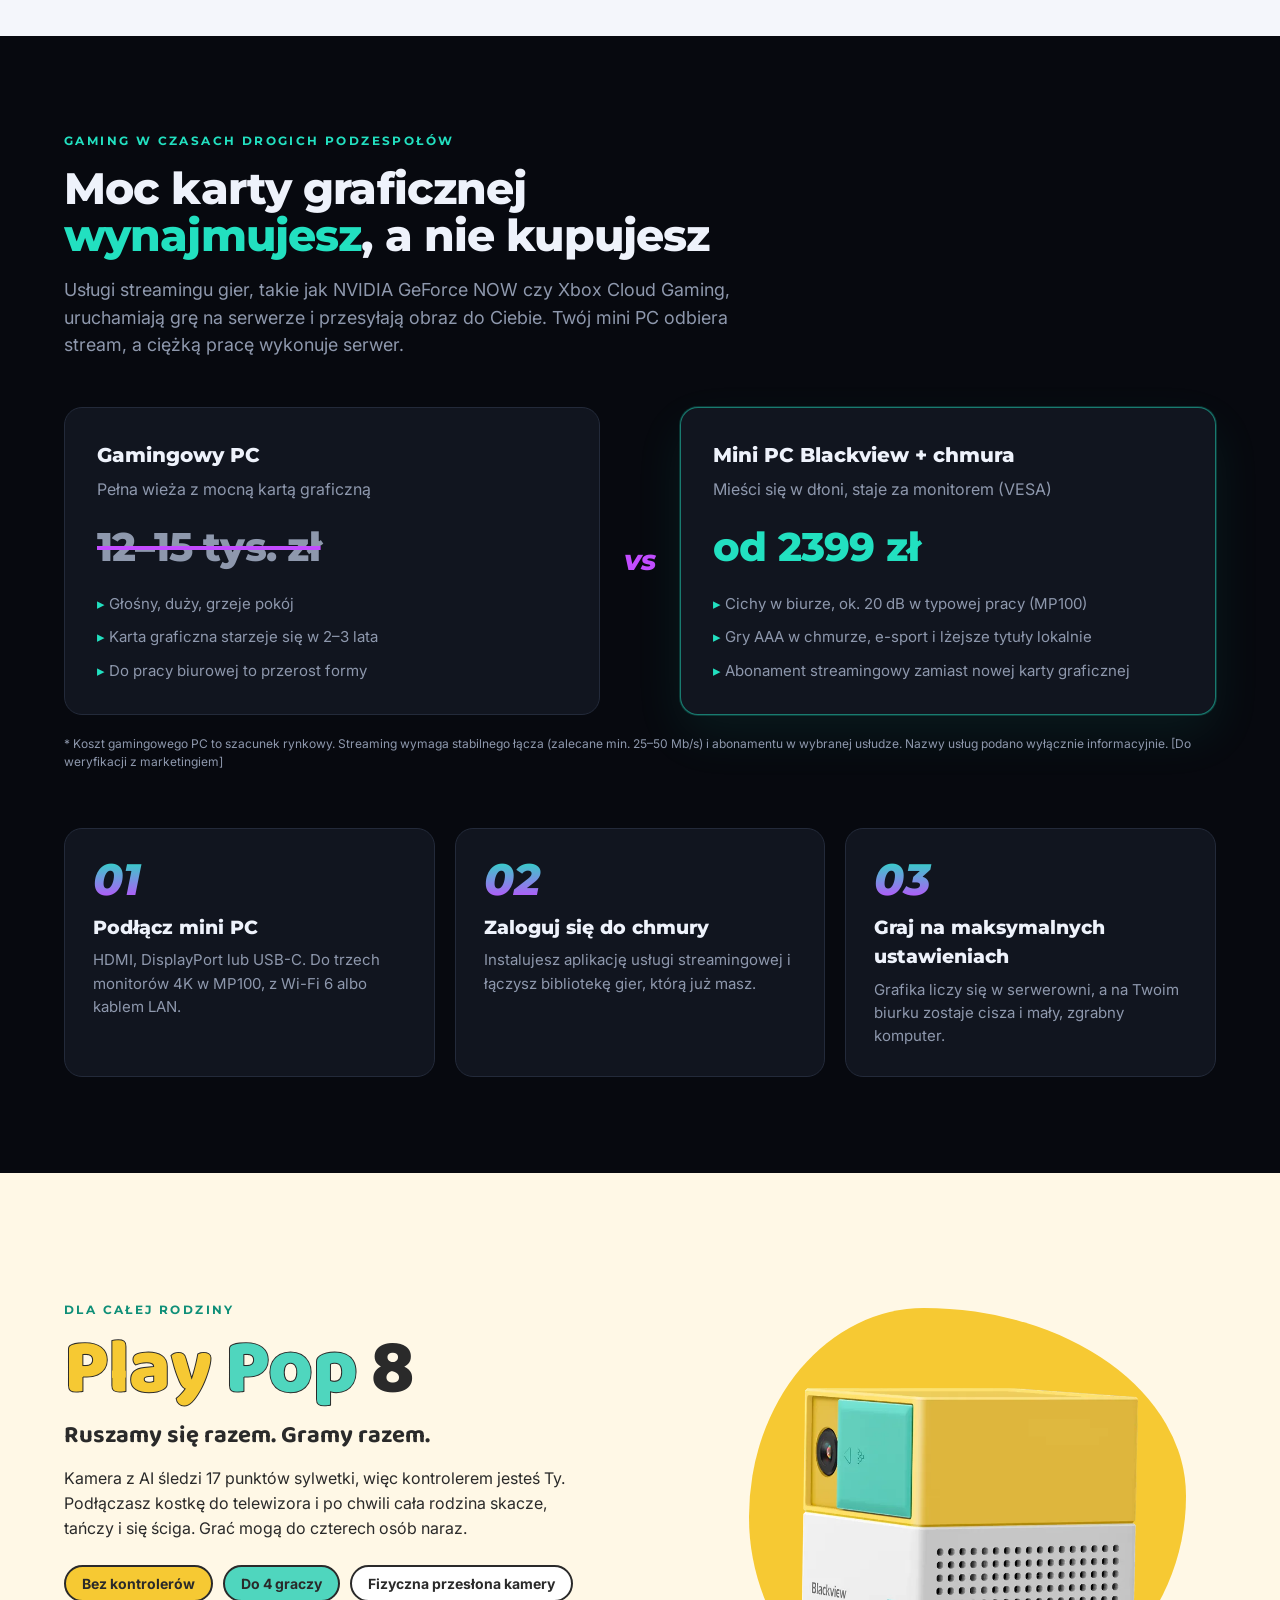
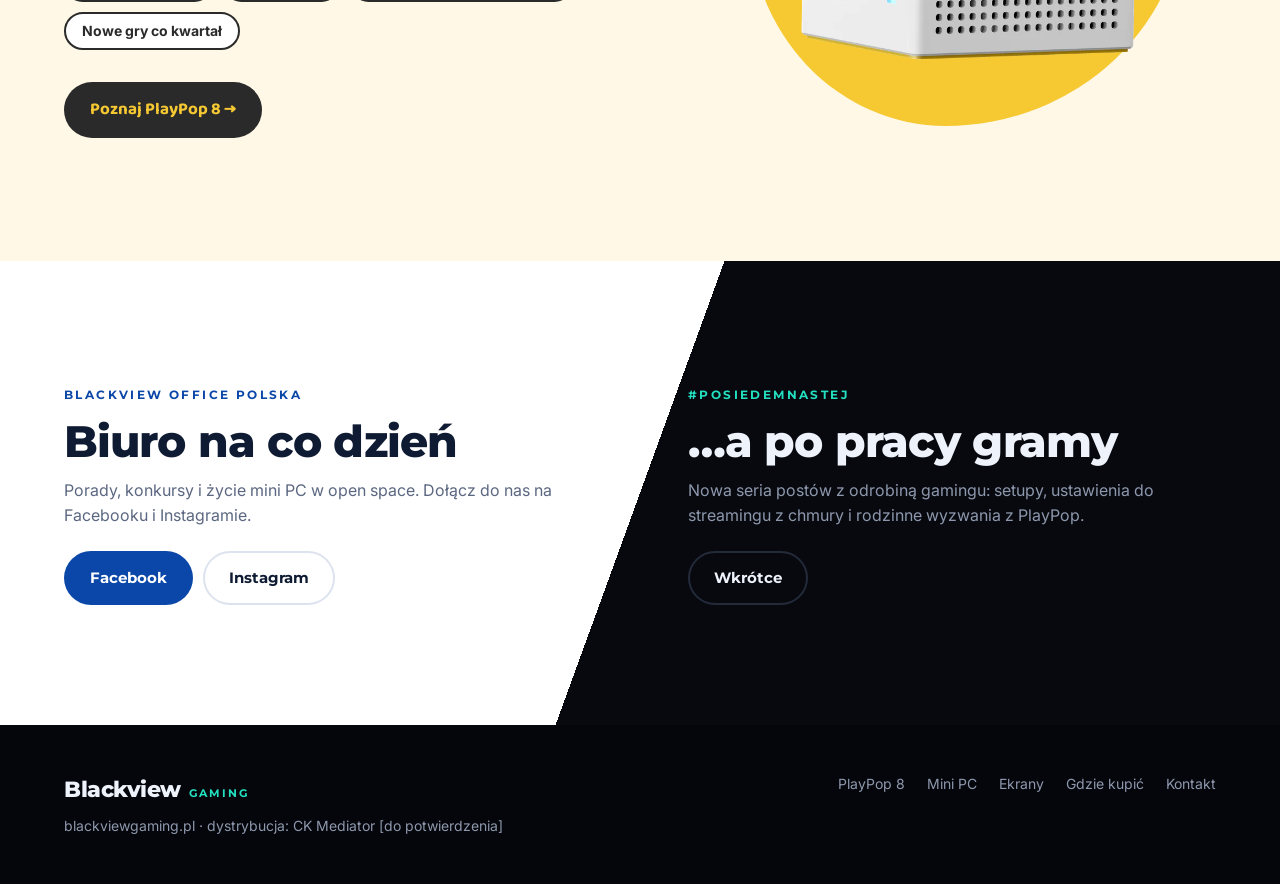
==== commit e0b819a4: "Grafiki: WebP zamiast PNG/JPG (6,3 MB → ok. 470 KB), width/height, lazy-load Wszystkie 16 grafik prz" ====
--- a/index.html
+++ b/index.html
@@ -69,14 +69,14 @@
 
     <div class="hub-cards">
       <a href="playpop.html" class="hub-card card-pop">
-        <div class="visual"><img src="assets/img/playpop-front.png" alt="Konsola Blackview PlayPop 8"></div>
+        <div class="visual"><img src="assets/img/playpop-front.webp" width="900" height="900" alt="Konsola Blackview PlayPop 8"></div>
         <h3>PlayPop 8</h3>
         <p>Konsola ruchowa dla całej rodziny. Bez padów, bez kabli w rękach: grasz całym sobą.</p>
         <span class="more">Poznaj PlayPop</span>
       </a>
 
       <a href="minipc.html" class="hub-card card-pc">
-        <div class="visual"><img src="assets/img/mp100pro.png" alt="Blackview MP100 Pro"></div>
+        <div class="visual"><img src="assets/img/mp100pro.webp" width="700" height="465" alt="Blackview MP100 Pro"></div>
         <div class="text">
           <h3>Mini PC</h3>
           <p>MP100, MP100 Pro, NEX60. Rano Excel na trzech monitorach, wieczorem granie lokalnie lub w chmurze.</p>
@@ -85,7 +85,7 @@
       </a>
 
       <a href="ekrany.html" class="hub-card card-screen">
-        <div class="visual"><img src="assets/img/dcm8pro-angle.png" alt="Blackview DCM8 Pro – trzy ekrany"></div>
+        <div class="visual"><img src="assets/img/dcm8pro-angle.webp" width="900" height="383" alt="Blackview DCM8 Pro – trzy ekrany"></div>
         <div class="text">
           <h3>Ekrany</h3>
           <p>SCM, DCM, Table. Dodatkowy ekran na poradnik, czat albo stream. Przypinasz go do laptopa w kilka sekund.</p>
@@ -166,7 +166,7 @@
       </div>
       <a href="playpop.html" class="btn btn-pop">Poznaj PlayPop 8 →</a>
     </div>
-    <div class="visual"><img src="assets/img/playpop-7.png" alt="PlayPop 8 – widok z boku"></div>
+    <div class="visual"><img src="assets/img/playpop-7.webp" width="900" height="900" loading="lazy" decoding="async" alt="PlayPop 8 – widok z boku"></div>
   </div>
 </section>
 
--- a/assets/css/style.css
+++ b/assets/css/style.css
@@ -47,7 +47,7 @@
   line-height: 1.55;
   -webkit-font-smoothing: antialiased;
 }
-img { max-width: 100%; display: block; }
+img { max-width: 100%; height: auto; display: block; }
 a { color: inherit; text-decoration: none; }
 
 .wrap { width: 100%; max-width: var(--max); margin: 0 auto; padding: 0 24px; }
@@ -318,8 +318,7 @@
 .mode-dark li { color: var(--game-muted); }
 .mode-dark li strong { color: var(--game-ink); }
 
-.products { display: grid; grid-template-columns: repeat(3, 1fr); gap: 24px; }
-.product {
+.products { display: grid; grid-template-columns: repeat(3, 1fr); gap: 24px; }.product {
   background: var(--office-surface); border: 1px solid var(--office-line); border-radius: 24px;
   overflow: hidden; display: flex; flex-direction: column;
 }
@@ -334,7 +333,7 @@
 .product dl { display: grid; grid-template-columns: auto 1fr; gap: 8px 14px; font-size: 14px; margin-bottom: 24px; }
 .product dt { color: var(--office-muted); }
 .product dd { font-weight: 600; }
-.product .price-row { margin-top: auto; display: flex; align-items: center; justify-content: space-between; gap: 12px; padding-top: 18px; border-top: 1px solid var(--office-line); }
+.product .price-row { margin-top: auto; display: flex; flex-wrap: wrap; align-items: center; justify-content: space-between; gap: 12px; padding-top: 18px; border-top: 1px solid var(--office-line); }
 .product .price { font-family: var(--font-head); font-weight: 800; font-size: 22px; }
 .product .price small { display: block; font-family: var(--font-body); font-weight: 500; font-size: 12px; color: var(--office-muted); }
 
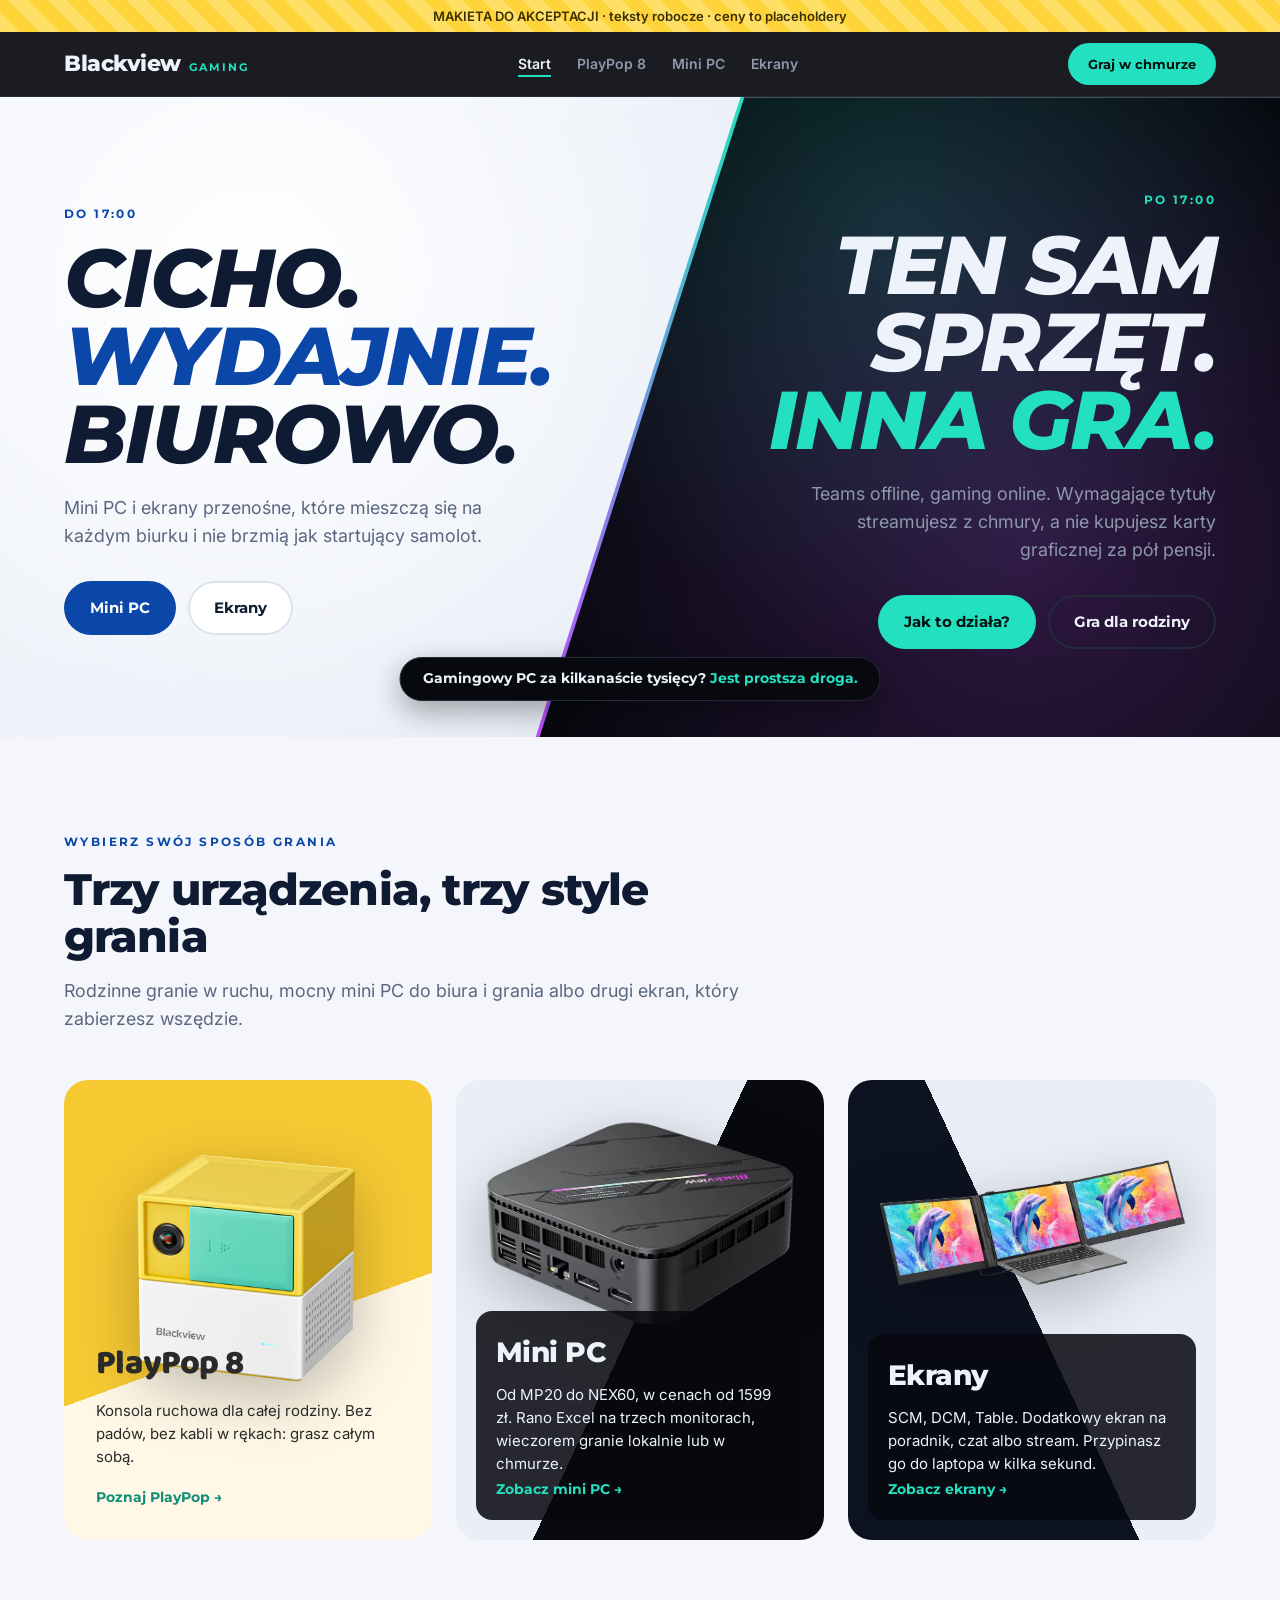
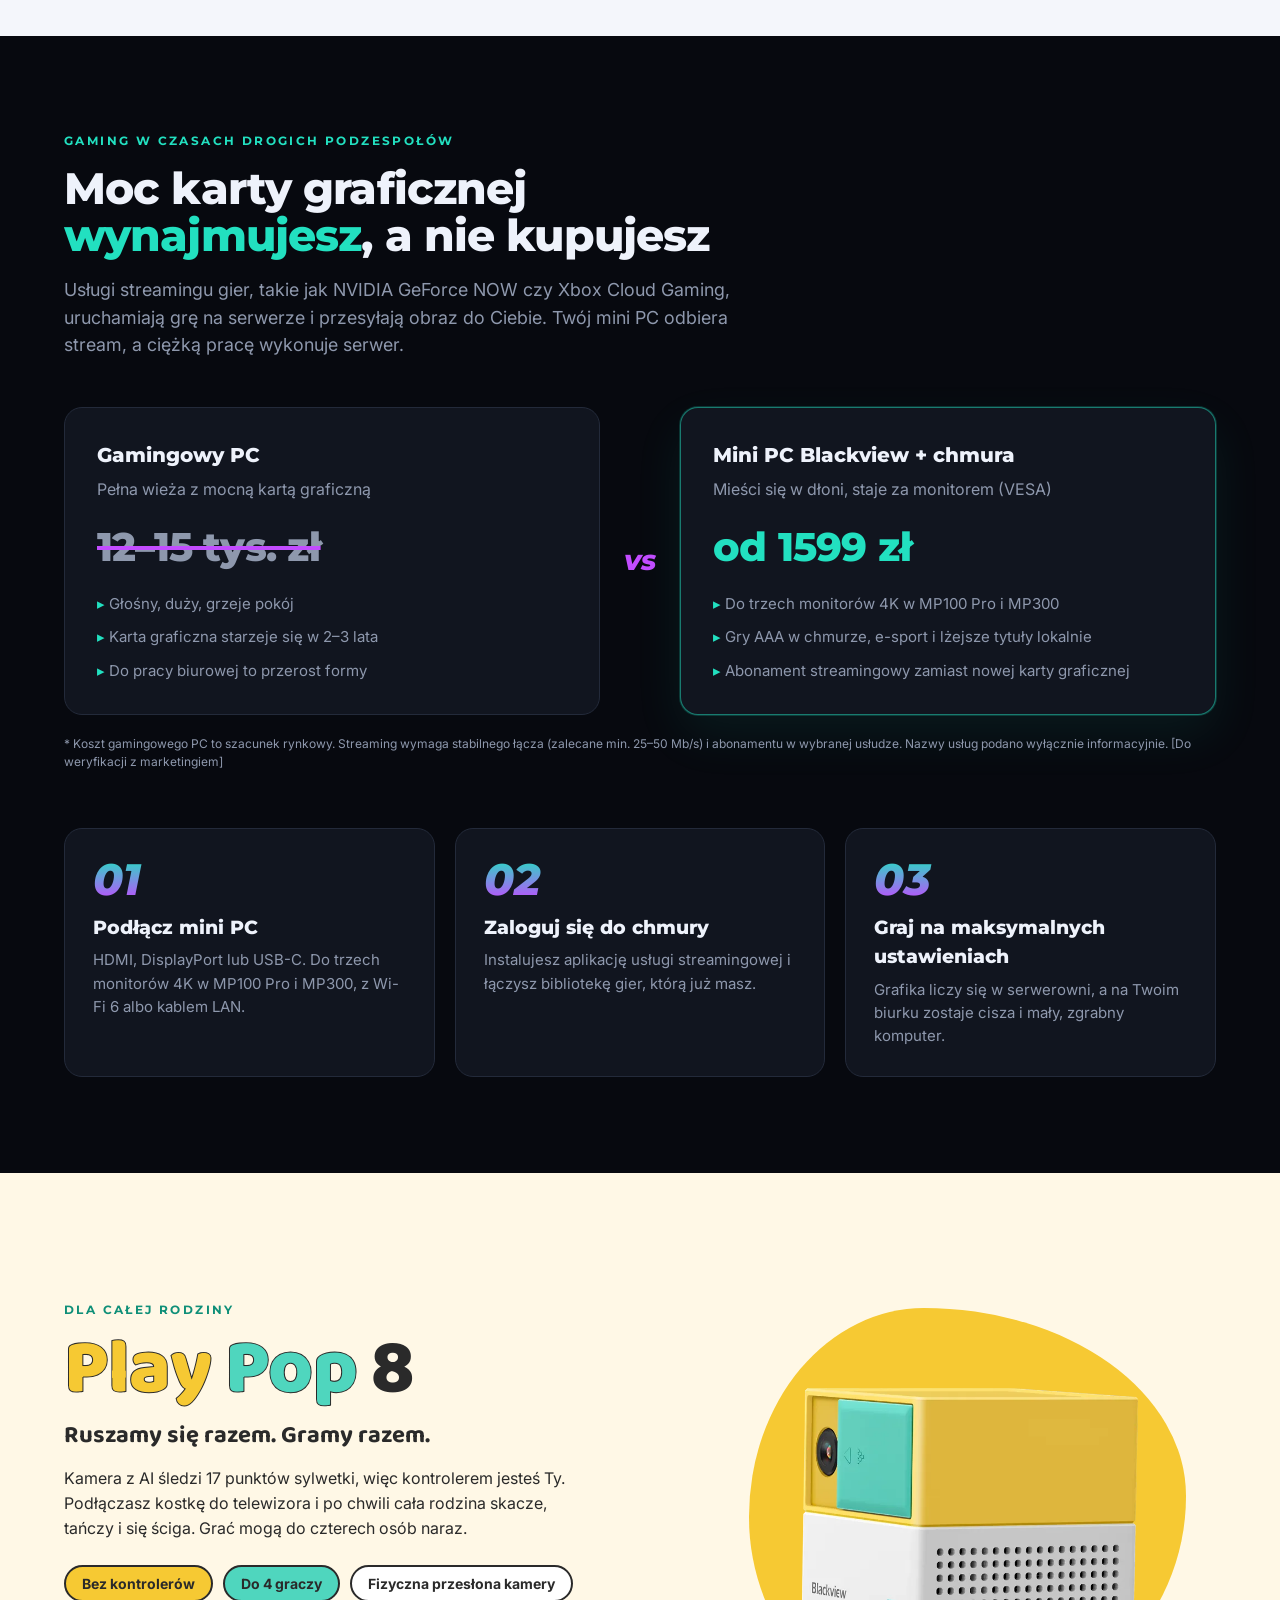
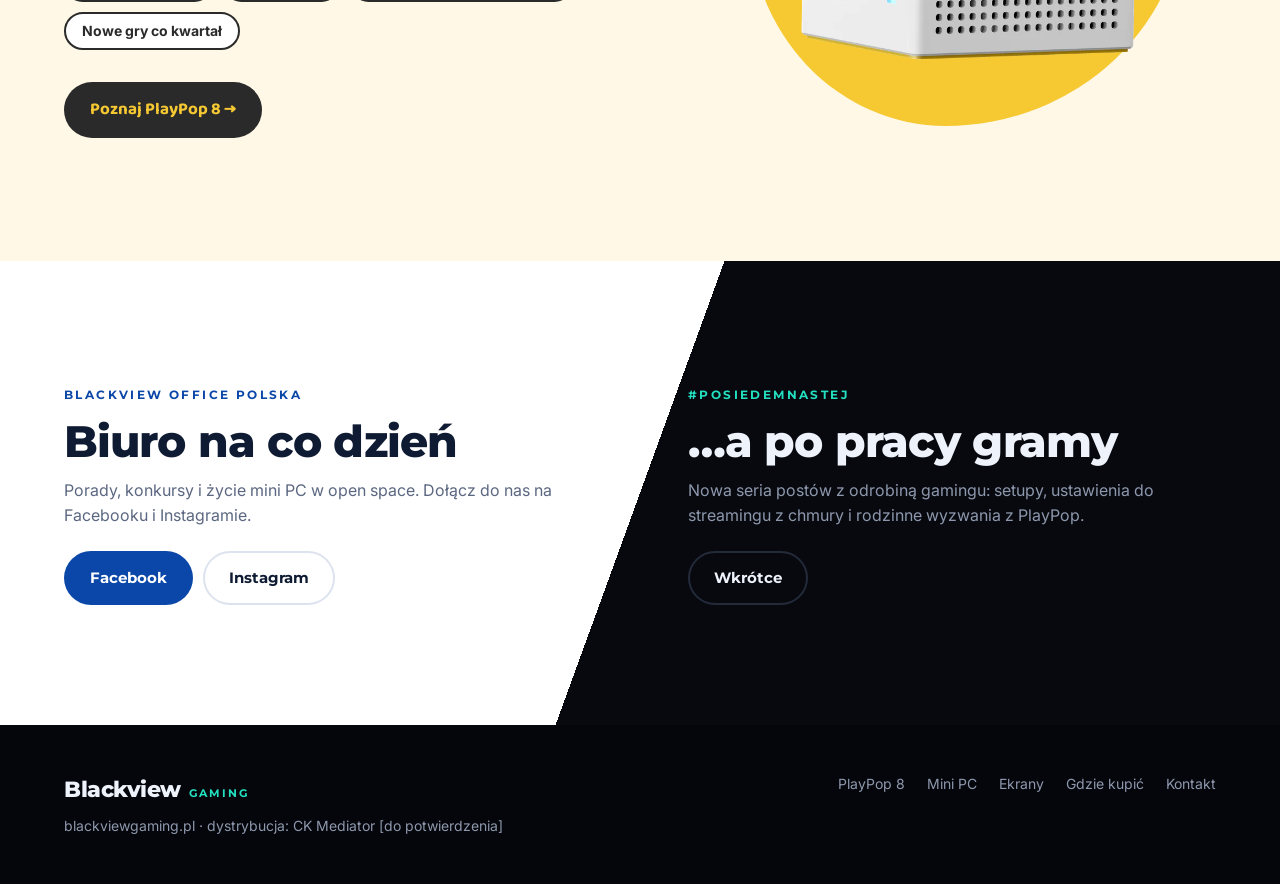
==== commit 1e9a3a67: "Mini PC bez opierania się na MP100; sprawdzanie cen w Actions; narzędzia graficzne w tools/ - minipc" ====
--- a/index.html
+++ b/index.html
@@ -79,7 +79,7 @@
         <div class="visual"><img src="assets/img/mp100pro.webp" width="700" height="465" alt="Blackview MP100 Pro"></div>
         <div class="text">
           <h3>Mini PC</h3>
-          <p>MP100, MP100 Pro, NEX60. Rano Excel na trzech monitorach, wieczorem granie lokalnie lub w chmurze.</p>
+          <p>Od MP20 do NEX60, w cenach <span data-shop-price="mp20" data-prefix="od ">od 1 599 zł</span>. Rano Excel na trzech monitorach, wieczorem granie lokalnie lub w chmurze.</p>
           <span class="more">Zobacz mini PC</span>
         </div>
       </a>
@@ -120,9 +120,9 @@
       <div class="box win">
         <h4>Mini PC Blackview + chmura</h4>
         <p class="muted">Mieści się w dłoni, staje za monitorem (VESA)</p>
-        <div class="price" data-shop-price="mp100pro" data-prefix="od ">–</div>
+        <div class="price" data-shop-price="mp20" data-prefix="od ">–</div>
         <ul>
-          <li>Cichy w biurze, ok. 20 dB w typowej pracy (MP100)</li>
+          <li>Do trzech monitorów 4K w MP100 Pro i MP300</li>
           <li>Gry AAA w chmurze, e-sport i lżejsze tytuły lokalnie</li>
           <li>Abonament streamingowy zamiast nowej karty graficznej</li>
         </ul>
@@ -134,7 +134,7 @@
       <div class="step">
         <div class="num">01</div>
         <h4>Podłącz mini PC</h4>
-        <p>HDMI, DisplayPort lub USB-C. Do trzech monitorów 4K w MP100, z Wi-Fi 6 albo kablem LAN.</p>
+        <p>HDMI, DisplayPort lub USB-C. Do trzech monitorów 4K w MP100 Pro i MP300, z Wi-Fi 6 albo kablem LAN.</p>
       </div>
       <div class="step">
         <div class="num">02</div>
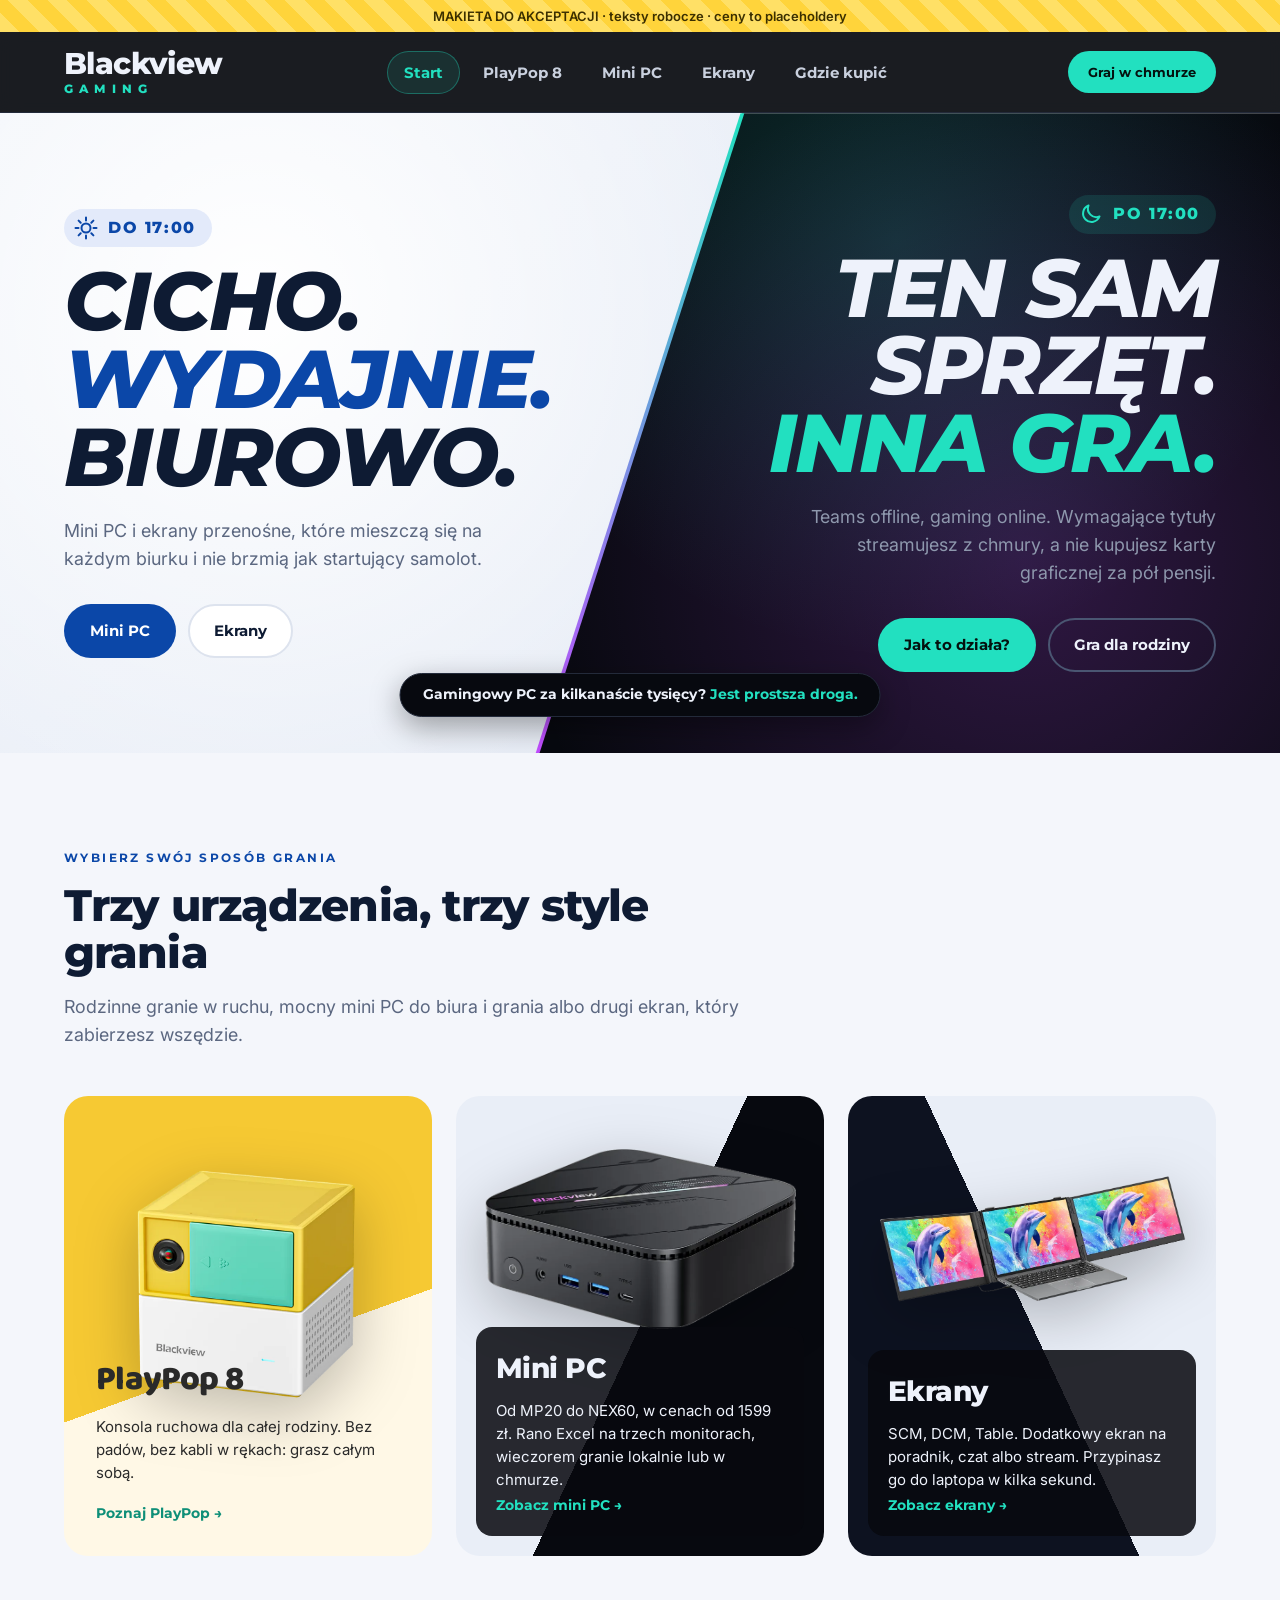
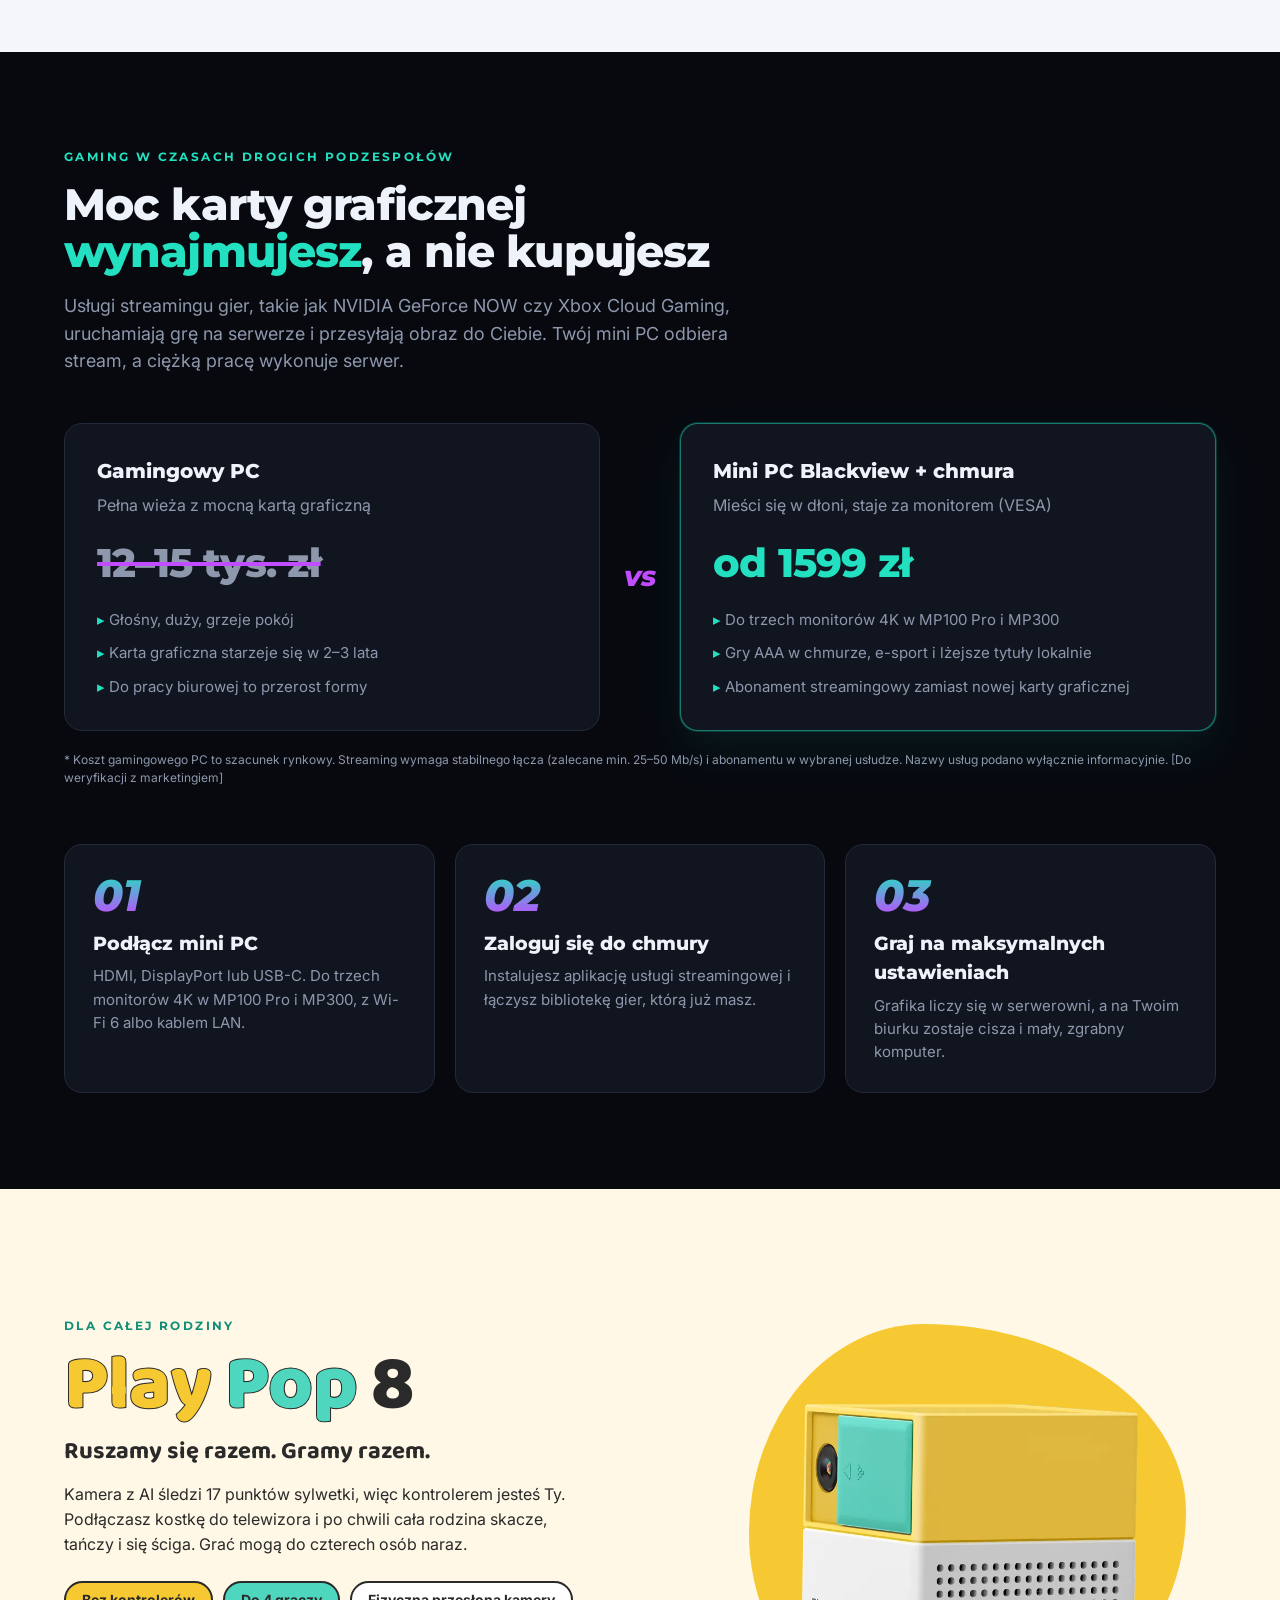
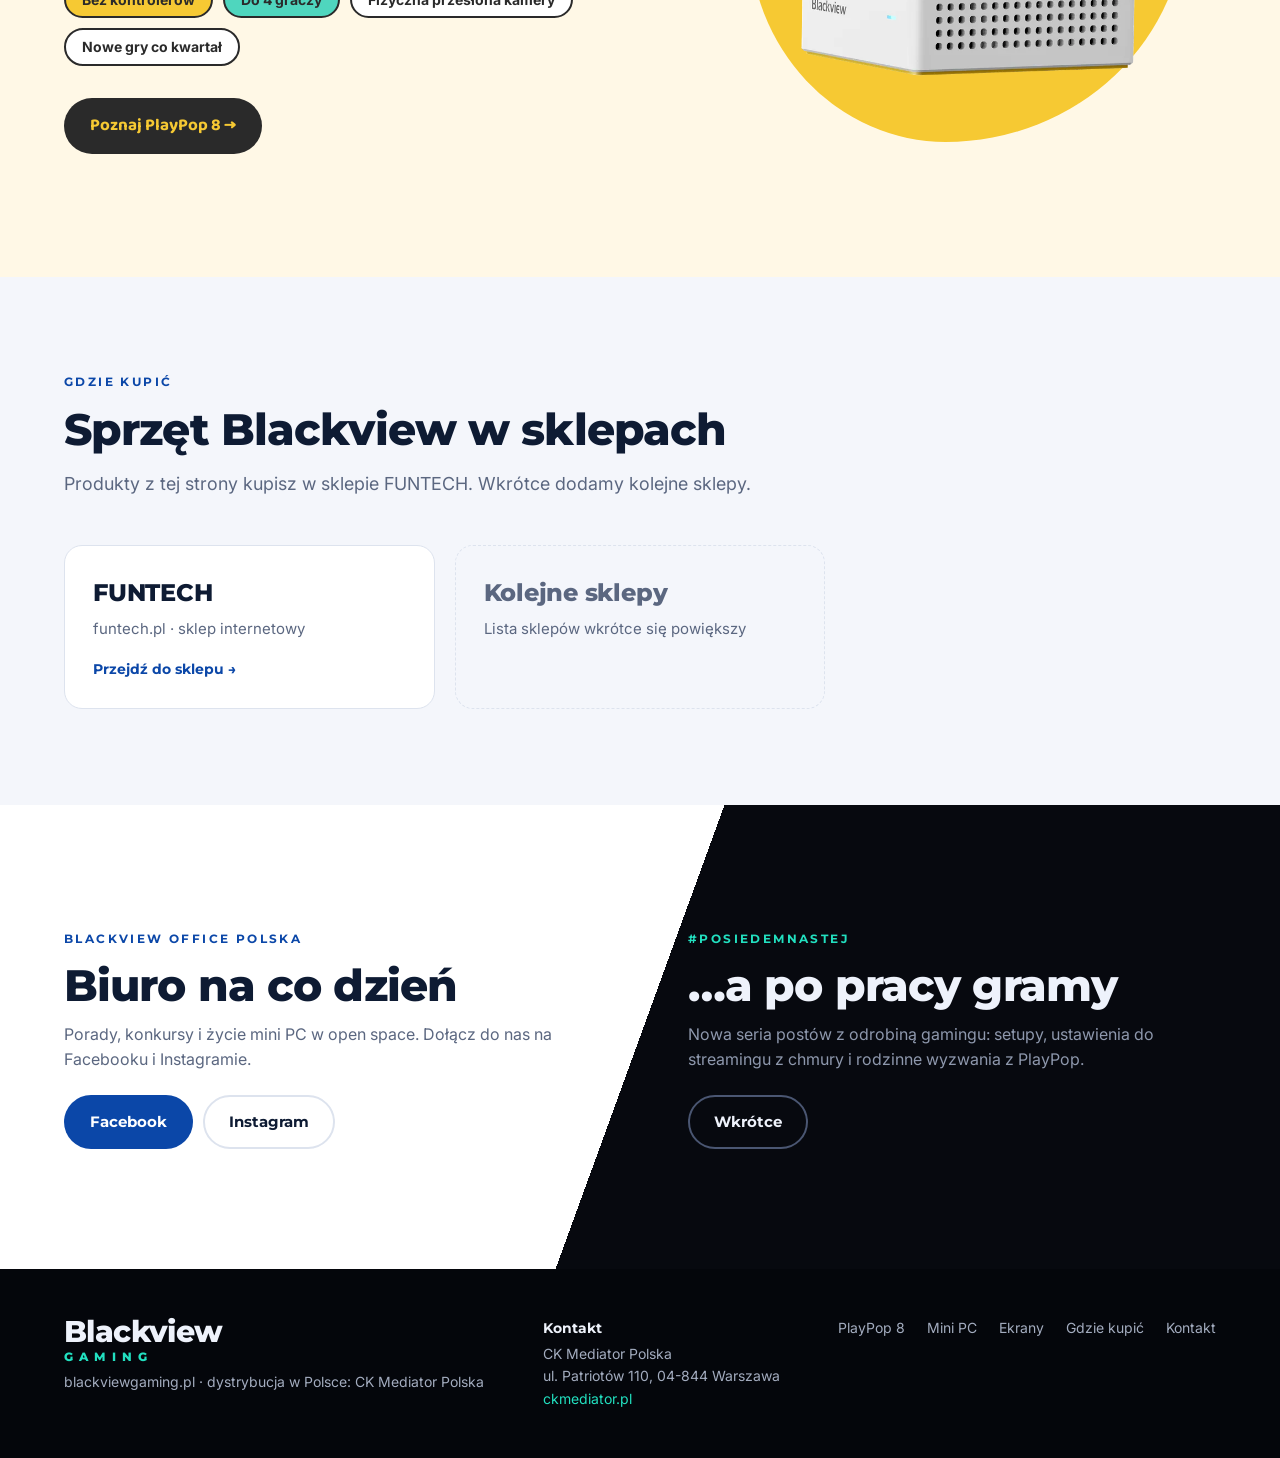
==== commit bf2ae696: "Menu, logo, godziny, spójne packshoty, Gdzie kupić i Kontakt - Nagłówek: większe logo z GAMING pod s" ====
--- a/index.html
+++ b/index.html
@@ -23,6 +23,7 @@
       <a href="playpop.html">PlayPop 8</a>
       <a href="minipc.html">Mini PC</a>
       <a href="ekrany.html">Ekrany</a>
+      <a href="index.html#gdzie-kupic">Gdzie kupić</a>
     </nav>
     <a href="#chmura" class="btn btn-neon" style="padding:9px 18px;font-size:13px">Graj w chmurze</a>
   </div>
@@ -36,7 +37,7 @@
 
   <div class="wrap content">
     <div class="col col-light">
-      <span class="eyebrow">Do 17:00</span>
+      <span class="time-badge"><svg class="ti" viewBox="0 0 24 24" aria-hidden="true"><circle cx="12" cy="12" r="4.5"/><path d="M12 1.5v3M12 19.5v3M1.5 12h3M19.5 12h3M4.6 4.6l2.1 2.1M17.3 17.3l2.1 2.1M4.6 19.4l2.1-2.1M17.3 6.7l2.1-2.1"/></svg> Do 17:00</span>
       <h1 class="h-display">Cicho.<br><span class="hl-blue">Wydajnie.</span><br>Biurowo.</h1>
       <p class="lead">Mini PC i ekrany przenośne, które mieszczą się na każdym biurku i nie brzmią jak startujący samolot.</p>
       <div class="ctas">
@@ -45,7 +46,7 @@
       </div>
     </div>
     <div class="col col-dark">
-      <span class="eyebrow">Po 17:00</span>
+      <span class="time-badge"><svg class="ti" viewBox="0 0 24 24" aria-hidden="true"><path d="M20.5 14.5A8.5 8.5 0 0 1 9.5 3.5a8.5 8.5 0 1 0 11 11z"/></svg> Po 17:00</span>
       <h2 class="h-display">Ten sam<br>sprzęt.<br><span class="hl-cyan">Inna gra.</span></h2>
       <p class="lead">Teams offline, gaming online. Wymagające tytuły streamujesz z chmury, a nie kupujesz karty graficznej za pół pensji.</p>
       <div class="ctas">
@@ -76,7 +77,7 @@
       </a>
 
       <a href="minipc.html" class="hub-card card-pc">
-        <div class="visual"><img src="assets/img/mp100pro.webp" width="700" height="465" alt="Blackview MP100 Pro"></div>
+        <div class="visual"><img src="assets/img/mp100pro.webp" width="700" height="403" alt="Blackview MP100 Pro"></div>
         <div class="text">
           <h3>Mini PC</h3>
           <p>Od MP20 do NEX60, w cenach <span data-shop-price="mp20" data-prefix="od ">od 1 599 zł</span>. Rano Excel na trzech monitorach, wieczorem granie lokalnie lub w chmurze.</p>
@@ -170,6 +171,28 @@
   </div>
 </section>
 
+<!-- ============ GDZIE KUPIĆ ============ -->
+<section id="gdzie-kupic">
+  <div class="wrap">
+    <div class="section-head">
+      <span class="eyebrow hl-blue">Gdzie kupić</span>
+      <h2 class="h-section">Sprzęt Blackview w sklepach</h2>
+      <p class="lead" style="color:var(--office-muted)">Produkty z tej strony kupisz w sklepie FUNTECH. Wkrótce dodamy kolejne sklepy.</p>
+    </div>
+    <div class="retailers">
+      <a href="https://funtech.pl/" data-shop-home class="retailer">
+        <span class="r-name">FUNTECH</span>
+        <span class="r-meta">funtech.pl · sklep internetowy</span>
+        <span class="more">Przejdź do sklepu</span>
+      </a>
+      <div class="retailer is-placeholder">
+        <span class="r-name">Kolejne sklepy</span>
+        <span class="r-meta">Lista sklepów wkrótce się powiększy</span>
+      </div>
+    </div>
+  </div>
+</section>
+
 <!-- ============ SOCIAL ============ -->
 <section class="social">
   <div class="wrap grid">
@@ -197,14 +220,20 @@
   <div class="wrap">
     <div>
       <div class="logo">Blackview <small>Gaming</small></div>
-      <p style="margin-top:8px">blackviewgaming.pl · dystrybucja: CK Mediator [do potwierdzenia]</p>
+      <p style="margin-top:8px">blackviewgaming.pl · dystrybucja w Polsce: CK Mediator Polska</p>
+    </div>
+    <div class="foot-contact" id="kontakt">
+      <strong>Kontakt</strong>
+      CK Mediator Polska<br>
+      ul. Patriotów 110, 04-844 Warszawa<br>
+      <a href="https://ckmediator.pl/" target="_blank" rel="noopener">ckmediator.pl</a>
     </div>
     <nav>
       <a href="playpop.html">PlayPop 8</a>
       <a href="minipc.html">Mini PC</a>
       <a href="ekrany.html">Ekrany</a>
-      <a href="#">Gdzie kupić</a>
-      <a href="#">Kontakt</a>
+      <a href="index.html#gdzie-kupic">Gdzie kupić</a>
+      <a href="#kontakt">Kontakt</a>
     </nav>
   </div>
 </footer>
--- a/assets/css/style.css
+++ b/assets/css/style.css
@@ -70,13 +70,14 @@
   border-bottom: 1px solid var(--game-line);
   color: var(--game-ink);
 }
-.site-head .wrap { display: flex; align-items: center; justify-content: space-between; height: 64px; gap: 16px; }
-.logo { font-family: var(--font-head); font-weight: 800; font-size: 22px; letter-spacing: -.02em; display: flex; align-items: baseline; gap: 8px; }
-.logo small { font-weight: 700; font-size: 11px; letter-spacing: .18em; text-transform: uppercase; color: var(--cyan); }
-.nav { display: flex; gap: 26px; font-size: 14px; font-weight: 600; }
-.nav a { color: var(--game-muted); transition: color .2s; }
-.nav a:hover, .nav a.active { color: var(--game-ink); }
-.nav a.active { box-shadow: 0 2px 0 var(--cyan); }
+.site-head .wrap { display: flex; align-items: center; justify-content: space-between; height: 80px; gap: 16px; }
+/* logo: GAMING pod napisem Blackview */
+.logo { font-family: var(--font-head); font-weight: 800; font-size: 30px; line-height: 1; letter-spacing: -.02em; display: inline-flex; flex-direction: column; align-items: flex-start; gap: 4px; }
+.logo small { font-weight: 800; font-size: 12px; line-height: 1; letter-spacing: .52em; margin-right: -.52em; text-transform: uppercase; color: var(--cyan); }
+.nav { display: flex; gap: 6px; font-family: var(--font-head); font-size: 15px; font-weight: 700; }
+.nav a { color: #c9d0de; padding: 9px 16px; border-radius: 999px; border: 1px solid transparent; transition: color .2s, background .2s, border-color .2s; }
+.nav a:hover { color: #fff; background: var(--game-surface-2); }
+.nav a.active { color: var(--cyan); background: rgba(34, 224, 192, .1); border-color: rgba(34, 224, 192, .35); }
 
 /* ---------- przyciski ---------- */
 .btn {
@@ -91,13 +92,26 @@
 .btn-blue:hover { box-shadow: 0 10px 24px rgba(11, 71, 168, .3); }
 .btn-neon { background: var(--cyan); color: #04120f; }
 .btn-neon:hover { box-shadow: 0 0 28px rgba(34, 224, 192, .55); }
-.btn-ghost-dark { border-color: var(--game-line); color: var(--game-ink); }
+.btn-ghost-dark { border-color: #4a5672; color: var(--game-ink); }
+.btn-ghost-dark:hover { border-color: var(--cyan); }
 .btn-ghost-light { border-color: var(--office-line); color: var(--office-ink); background: #fff; }
 .btn-pop { background: var(--pop-ink); color: var(--pop-yellow); font-family: var(--font-pop); font-size: 17px; }
 .btn { white-space: nowrap; }
-section[id] { scroll-margin-top: 64px; }
+section[id] { scroll-margin-top: 80px; }
 .product .price .is-text { font-size: 17px; }
 .btn.is-soon { background: #d9dee8; color: #6b7690; border-color: transparent; cursor: not-allowed; box-shadow: none; transform: none; }
+
+/* ---------- pora dnia: ikona + godzina (zamiast drobnego "7:58 – 17:00") ---------- */
+.time-badge {
+  display: inline-flex; align-items: center; gap: 10px;
+  font-family: var(--font-head); font-weight: 800; font-size: 16px;
+  letter-spacing: .1em; text-transform: uppercase;
+  padding: 7px 16px 7px 10px; border-radius: 999px;
+}
+.time-badge .ti { width: 24px; height: 24px; fill: none; stroke: currentColor; stroke-width: 2; stroke-linecap: round; stroke-linejoin: round; }
+.col-light .time-badge, .mode-light .time-badge { color: var(--office-blue); background: #e3eafa; }
+.col-dark .time-badge, .mode-dark .time-badge { color: var(--cyan); background: rgba(34, 224, 192, .12); }
+.mode .time-badge { margin-bottom: 16px; }
 
 /* ---------- typografia ---------- */
 .eyebrow {
@@ -299,6 +313,7 @@
 .page-hero .left { color: var(--office-ink); padding-right: 32px; }
 .page-hero .left .eyebrow { color: var(--office-blue); }
 .page-hero .left p { color: var(--office-muted); margin-top: 16px; max-width: 340px; }
+.page-hero .left .h-display { font-size: clamp(30px, 3.6vw, 48px); }
 .page-hero .right { padding-left: 48px; }
 .page-hero .right .h-display { font-size: clamp(36px, 5vw, 68px); }
 .page-hero .right p { color: var(--game-muted); margin-top: 16px; max-width: 520px; }
@@ -322,7 +337,8 @@
   background: var(--office-surface); border: 1px solid var(--office-line); border-radius: 24px;
   overflow: hidden; display: flex; flex-direction: column;
 }
-.product .top { background: linear-gradient(120deg, #eef2f9 0 50%, var(--game-bg) 50%); padding: 24px; height: 230px; }
+/* jedno tło dla wszystkich packshotów (bez ukośnego czarnego klina) */
+.product .top { background: radial-gradient(ellipse at 50% 65%, #ffffff 0, #e9eef7 75%); border-bottom: 1px solid var(--office-line); padding: 28px 32px; height: 230px; }
 .product .top .ph { color: #8a95ab; }
 .product .top img { width: 100%; height: 100%; object-fit: contain; filter: drop-shadow(0 14px 22px rgba(0, 0, 0, .3)); }
 .product .body { padding: 28px; display: flex; flex-direction: column; flex: 1; }
@@ -344,7 +360,7 @@
 .tier .lvl i.on { background: linear-gradient(90deg, var(--cyan), var(--magenta)); }
 .tier h4 { font-family: var(--font-head); font-weight: 800; font-size: 20px; margin-bottom: 8px; }
 .tier p { color: var(--game-muted); font-size: 15px; }
-.tier .ex { margin-top: 14px; font-size: 13px; color: var(--game-ink); opacity: .8; }
+.tier .ex { margin-top: 14px; font-size: 14px; color: #c9d0de; }
 
 .usecases { display: grid; grid-template-columns: repeat(4, 1fr); gap: 16px; }
 .usecase { background: var(--game-surface); border: 1px solid var(--game-line); border-radius: var(--radius); padding: 24px; }
@@ -361,8 +377,27 @@
 .social p { color: var(--office-muted); margin: 12px 0 24px; }
 .social .chips { display: flex; gap: 10px; flex-wrap: wrap; }
 
+/* ---------- gdzie kupić ---------- */
+.retailers { display: grid; grid-template-columns: repeat(3, 1fr); gap: 20px; }
+.retailer {
+  display: flex; flex-direction: column; gap: 6px; padding: 28px;
+  background: var(--office-surface); border: 1px solid var(--office-line); border-radius: var(--radius);
+  transition: transform .2s, box-shadow .2s;
+}
+a.retailer:hover { transform: translateY(-4px); box-shadow: 0 18px 40px rgba(14, 27, 51, .12); }
+.retailer .r-name { font-family: var(--font-head); font-weight: 800; font-size: 24px; letter-spacing: -.01em; }
+.retailer .r-meta { color: var(--office-muted); font-size: 15px; }
+.retailer .more { margin-top: 12px; font-family: var(--font-head); font-weight: 700; font-size: 14px; color: var(--office-blue); }
+.retailer .more::after { content: " →"; }
+.retailer.is-placeholder { background: transparent; border-style: dashed; }
+.retailer.is-placeholder .r-name { color: var(--office-muted); }
+
 /* ---------- stopka ---------- */
-.site-foot { background: #04060b; color: var(--game-muted); font-size: 14px; padding: 48px 0; }
+.site-foot { background: #04060b; color: #a3acbf; font-size: 14px; padding: 48px 0; }
+.site-foot .foot-contact { line-height: 1.6; }
+.site-foot .foot-contact strong { display: block; color: var(--game-ink); font-family: var(--font-head); margin-bottom: 4px; }
+.site-foot .foot-contact a { color: var(--cyan); }
+.site-foot .foot-contact { scroll-margin-top: 96px; }
 .site-foot .wrap { display: flex; justify-content: space-between; gap: 24px; flex-wrap: wrap; }
 .site-foot .logo { color: var(--game-ink); }
 .site-foot nav { display: flex; gap: 22px; flex-wrap: wrap; }
@@ -379,8 +414,15 @@
 @media (max-width: 760px) {
   .wrap { padding: 0 16px; }
   section { padding: 64px 0; }
-  .nav { display: none; }
-  .site-head .btn { display: none; }
+  /* menu na telefonie: drugi rząd, przewijany w poziomie (wcześniej znikało) */
+  .site-head .wrap { flex-wrap: wrap; height: auto; padding-top: 12px; padding-bottom: 8px; row-gap: 8px; }
+  .logo { font-size: 24px; }
+  .logo small { font-size: 10px; }
+  .nav { order: 3; width: 100%; overflow-x: auto; gap: 4px; font-size: 14px; scrollbar-width: none; }
+  .nav a { padding: 7px 12px; white-space: nowrap; }
+  .site-head .btn { padding: 7px 14px !important; font-size: 12px !important; }
+  section[id], .site-foot .foot-contact { scroll-margin-top: 120px; }
+  .retailers { grid-template-columns: 1fr; }
   .hub-card { min-height: 540px; }
   .hub-card .visual { height: 56%; }
   html, body { overflow-x: hidden; }
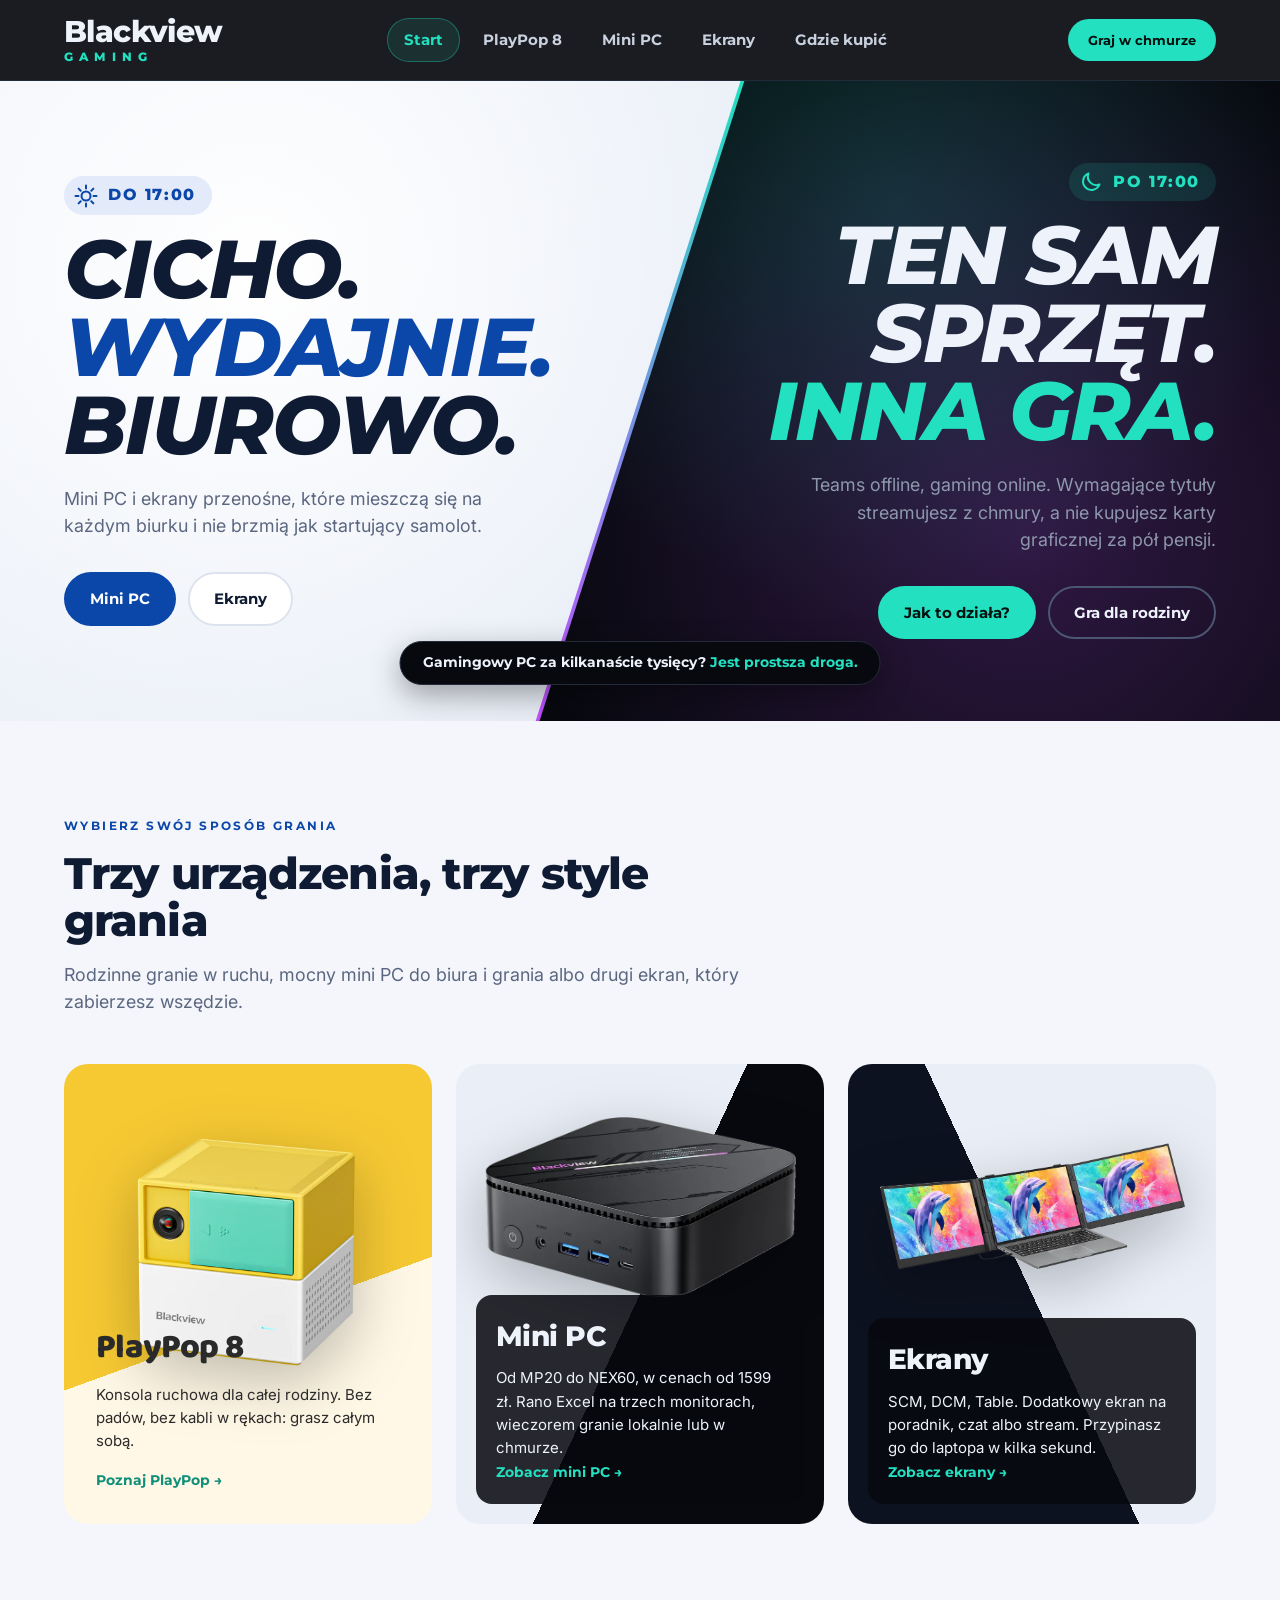
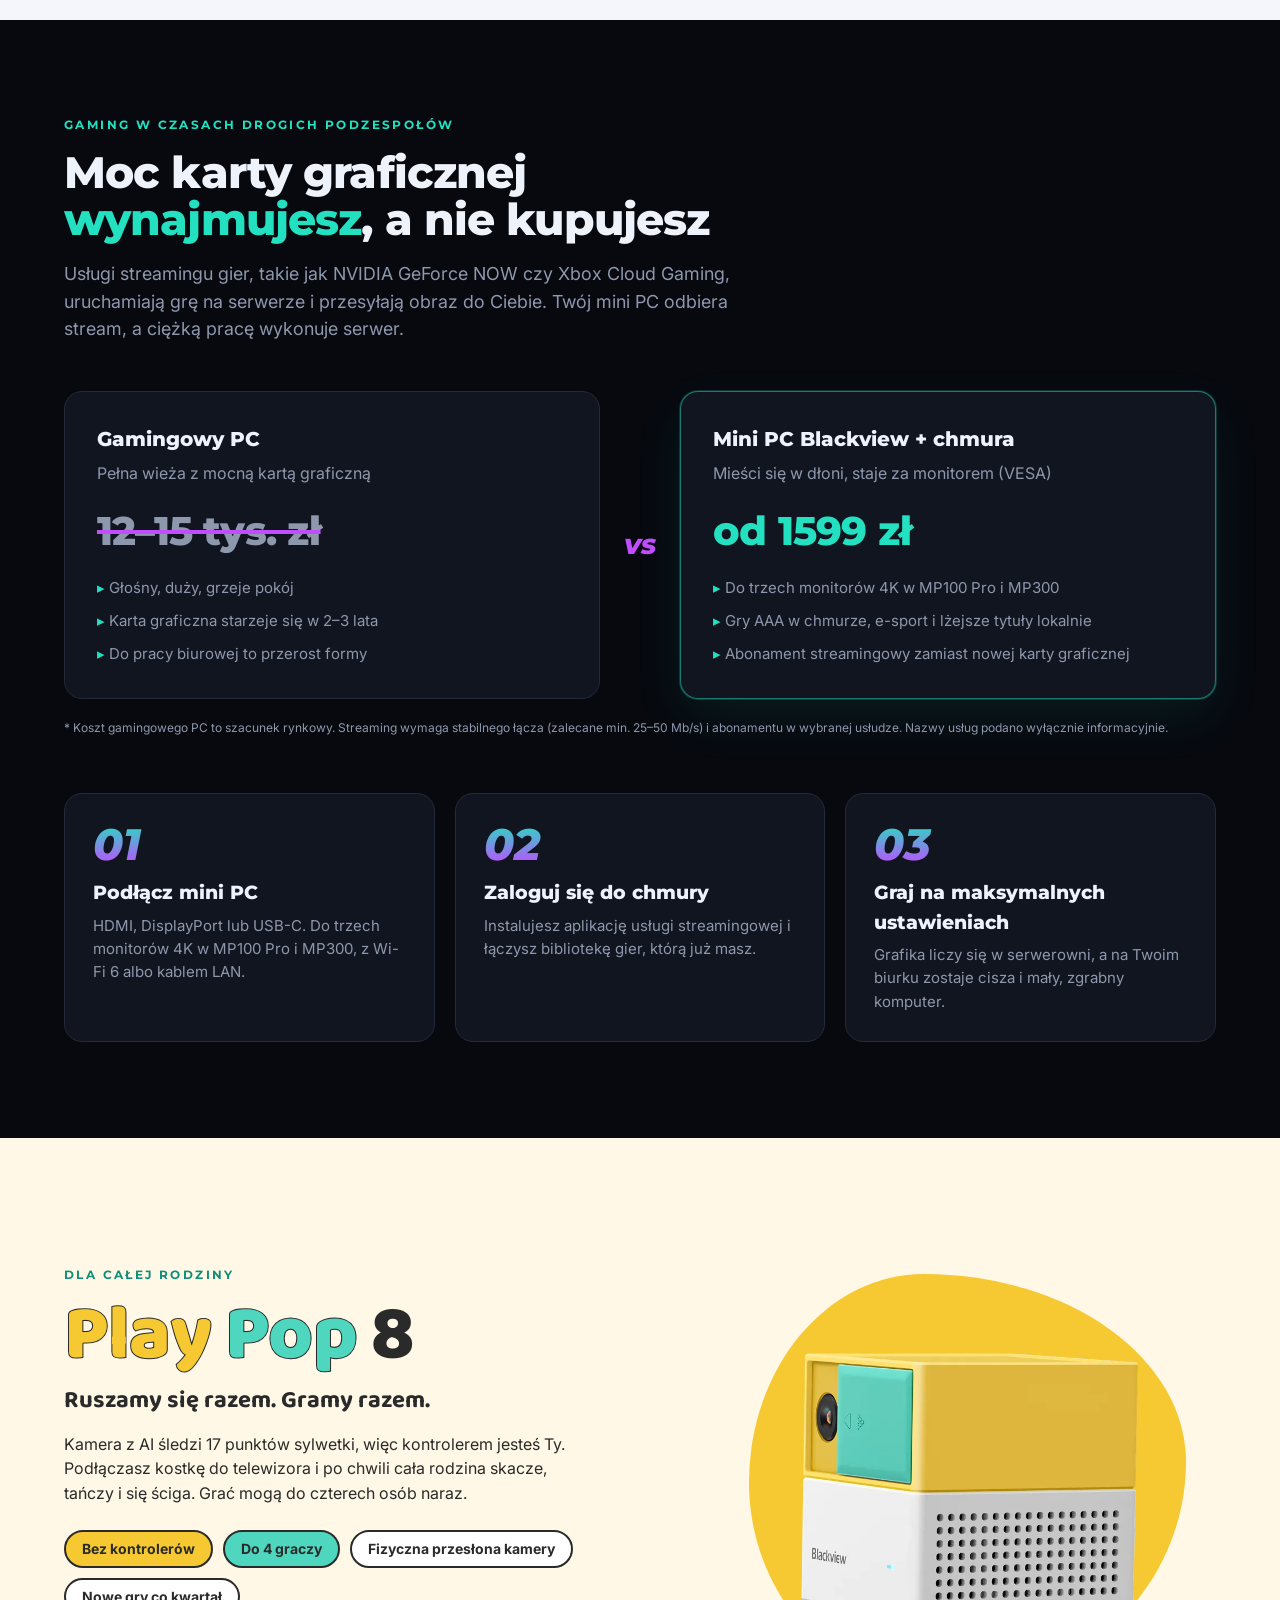
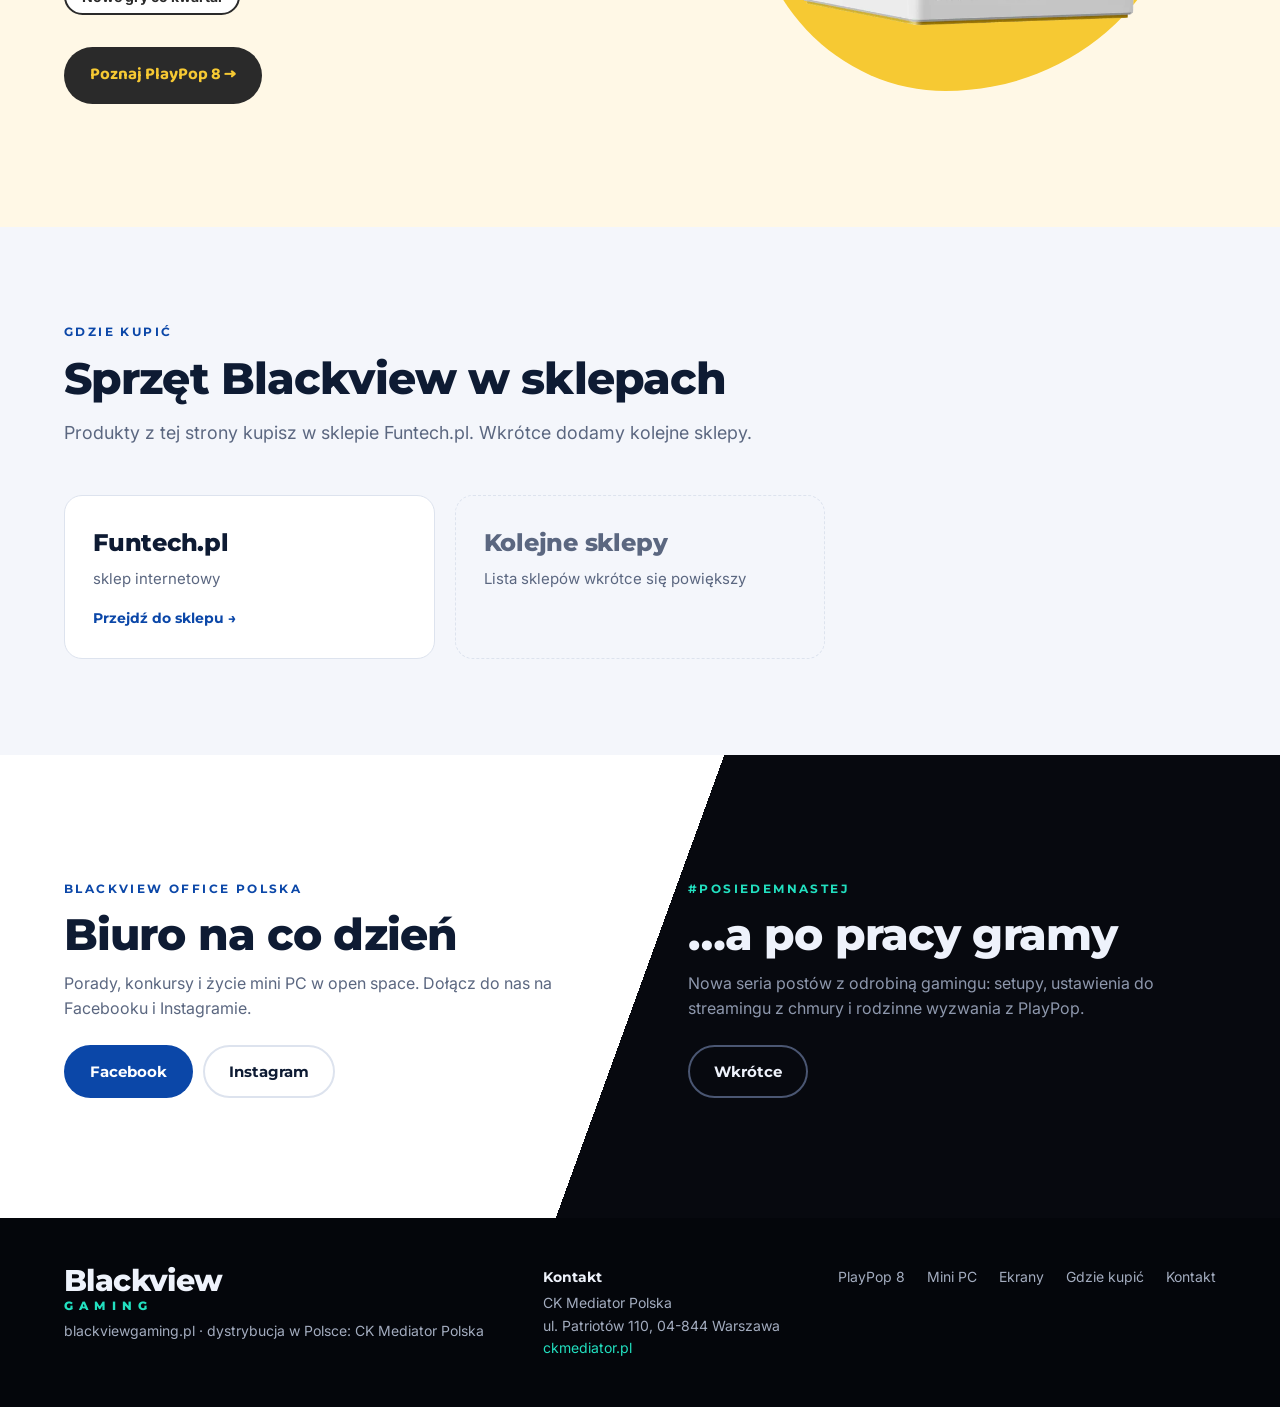
==== commit 535d8004: "Przygotowanie do produkcji: bez dopisków roboczych, Funtech.pl - Usunięty pasek „MAKIETA DO AKCEPTAC" ====
--- a/index.html
+++ b/index.html
@@ -13,8 +13,6 @@
 </head>
 <body>
 
-<div class="mock-bar">MAKIETA DO AKCEPTACJI · teksty robocze · ceny to placeholdery</div>
-
 <header class="site-head">
   <div class="wrap">
     <a href="index.html" class="logo">Blackview <small>Gaming</small></a>
@@ -129,7 +127,7 @@
         </ul>
       </div>
     </div>
-    <p class="footnote">* Koszt gamingowego PC to szacunek rynkowy. Streaming wymaga stabilnego łącza (zalecane min. 25–50 Mb/s) i abonamentu w wybranej usłudze. Nazwy usług podano wyłącznie informacyjnie. [Do weryfikacji z marketingiem]</p>
+    <p class="footnote">* Koszt gamingowego PC to szacunek rynkowy. Streaming wymaga stabilnego łącza (zalecane min. 25–50 Mb/s) i abonamentu w wybranej usłudze. Nazwy usług podano wyłącznie informacyjnie.</p>
 
     <div class="steps">
       <div class="step">
@@ -177,12 +175,12 @@
     <div class="section-head">
       <span class="eyebrow hl-blue">Gdzie kupić</span>
       <h2 class="h-section">Sprzęt Blackview w sklepach</h2>
-      <p class="lead" style="color:var(--office-muted)">Produkty z tej strony kupisz w sklepie FUNTECH. Wkrótce dodamy kolejne sklepy.</p>
+      <p class="lead" style="color:var(--office-muted)">Produkty z tej strony kupisz w sklepie Funtech.pl. Wkrótce dodamy kolejne sklepy.</p>
     </div>
     <div class="retailers">
       <a href="https://funtech.pl/" data-shop-home class="retailer">
-        <span class="r-name">FUNTECH</span>
-        <span class="r-meta">funtech.pl · sklep internetowy</span>
+        <span class="r-name">Funtech.pl</span>
+        <span class="r-meta">sklep internetowy</span>
         <span class="more">Przejdź do sklepu</span>
       </a>
       <div class="retailer is-placeholder">
--- a/assets/css/style.css
+++ b/assets/css/style.css
@@ -301,21 +301,26 @@
    Podstrony mini PC / ekrany (split light/dark)
    ========================================================== */
 .page-hero { position: relative; overflow: hidden; color: var(--game-ink); background: var(--game-bg); padding: 88px 0 72px; }
+/* ukos jak w hero strony głównej: jasna część szersza, żeby nagłówek nie wchodził na czarne tło */
 .page-hero::before {
   content: ""; position: absolute; inset: 0;
-  background: linear-gradient(110deg, #e9eef7 0 38%, transparent 38.2%);
+  background: #e9eef7;
+  /* liczone od środka strony (tam jest granica kolumn), więc nie wędruje przy szerokich ekranach */
+  clip-path: polygon(0 0, calc(50% + 80px) 0, calc(50% - 80px) 100%, 0 100%);
 }
 .page-hero::after {
-  content: ""; position: absolute; top: 0; bottom: 0; left: 38%; width: 3px;
-  background: linear-gradient(var(--cyan), var(--magenta)); transform: skewX(-20deg); box-shadow: 0 0 20px var(--cyan);
-}
-.page-hero .grid { position: relative; z-index: 2; display: grid; grid-template-columns: .9fr 1.1fr; gap: 40px; align-items: center; }
+  content: ""; position: absolute; inset: 0;
+  background: linear-gradient(var(--cyan), var(--magenta));
+  clip-path: polygon(calc(50% + 78px) 0, calc(50% + 82px) 0, calc(50% - 78px) 100%, calc(50% - 82px) 100%);
+  filter: drop-shadow(0 0 10px var(--cyan));
+}
+.page-hero .grid { position: relative; z-index: 2; display: grid; grid-template-columns: 1fr 1fr; gap: 40px; align-items: center; }
 .page-hero .left { color: var(--office-ink); padding-right: 32px; }
 .page-hero .left .eyebrow { color: var(--office-blue); }
 .page-hero .left p { color: var(--office-muted); margin-top: 16px; max-width: 340px; }
 .page-hero .left .h-display { font-size: clamp(30px, 3.6vw, 48px); }
 .page-hero .right { padding-left: 48px; }
-.page-hero .right .h-display { font-size: clamp(36px, 5vw, 68px); }
+.page-hero .right .h-display { font-size: clamp(30px, 3.6vw, 48px); } /* ten sam rozmiar co po lewej */
 .page-hero .right p { color: var(--game-muted); margin-top: 16px; max-width: 520px; }
 .page-hero .ctas { display: flex; gap: 12px; margin-top: 28px; flex-wrap: wrap; }
 
@@ -444,7 +449,7 @@
   .compare { grid-template-columns: 1fr; }
   .compare .vs { justify-self: center; }
 
-  .page-hero::before { background: linear-gradient(170deg, #e9eef7 0 47%, transparent 47.2%); }
+  .page-hero::before { clip-path: none; background: linear-gradient(170deg, #e9eef7 0 47%, transparent 47.2%); }
   .page-hero::after { display: none; }
   .page-hero .left { padding: 0 0 40px; }
   .page-hero .right { padding-left: 0; }
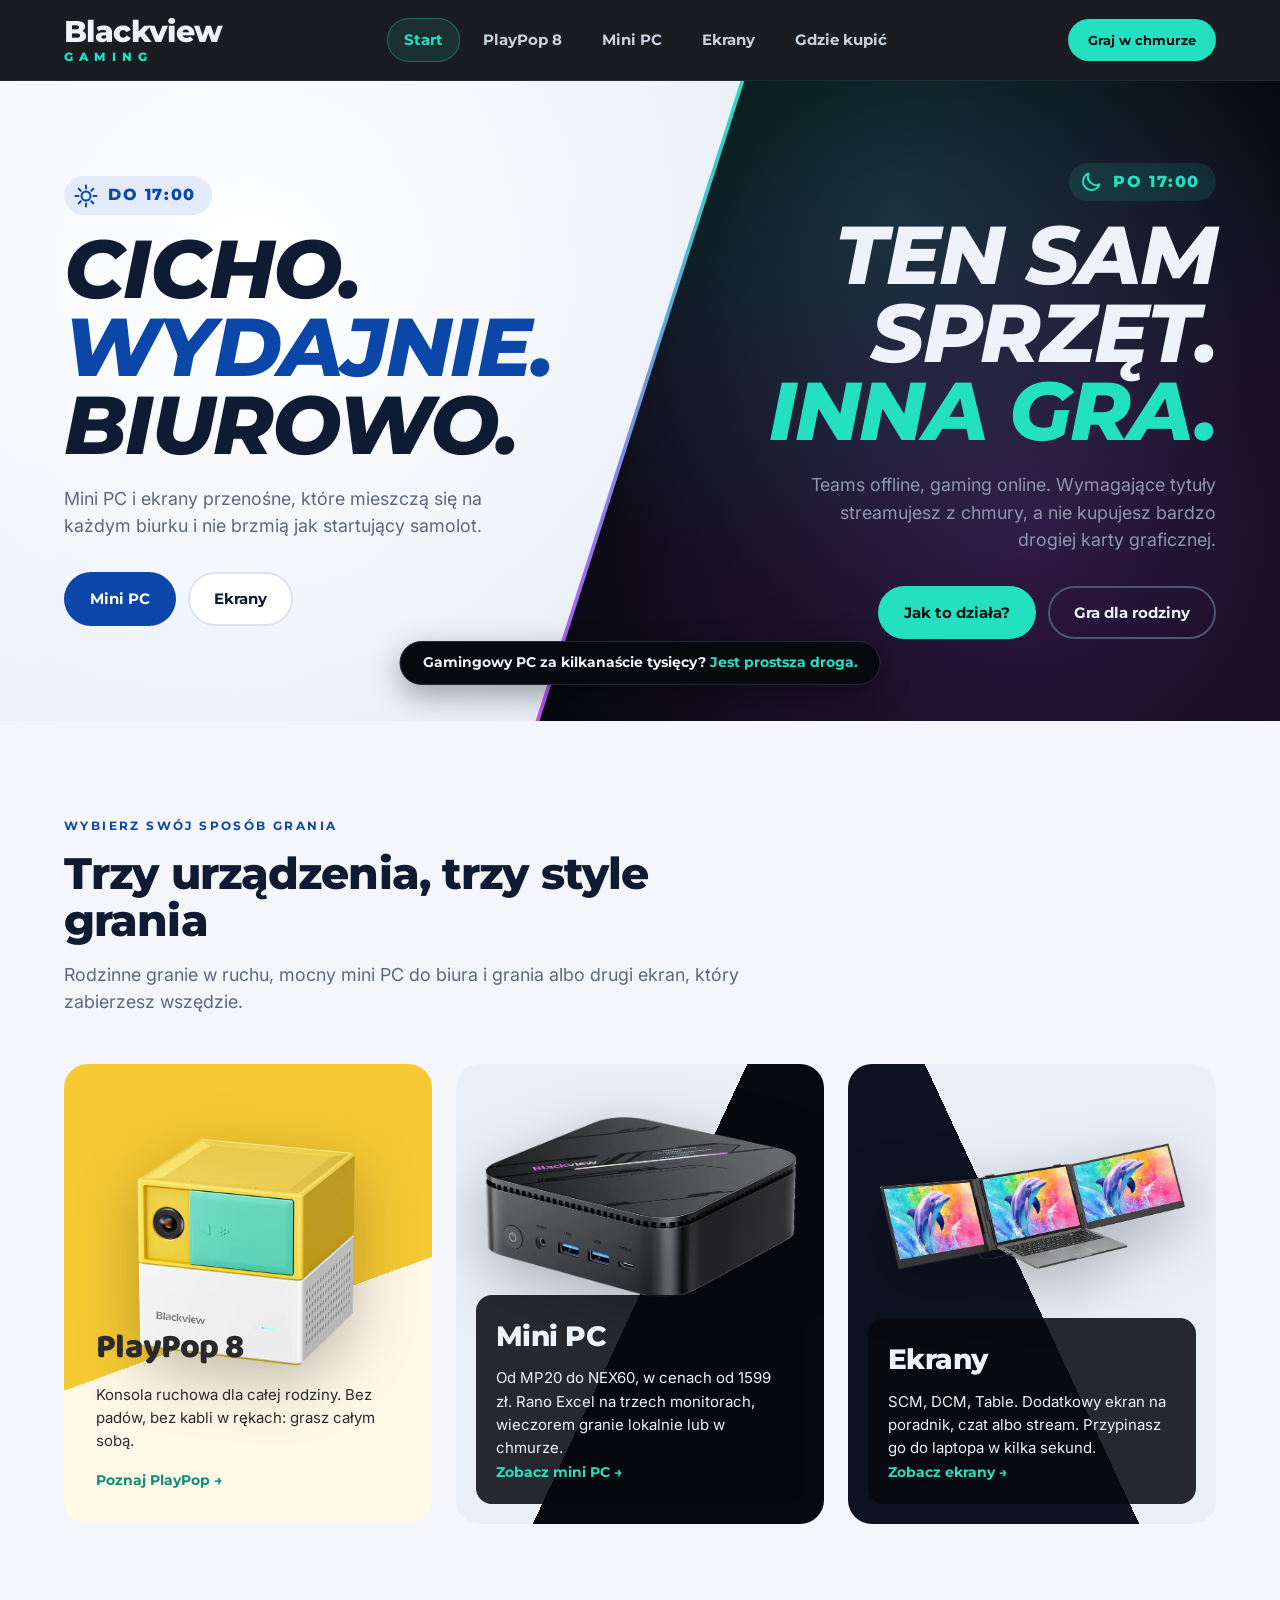
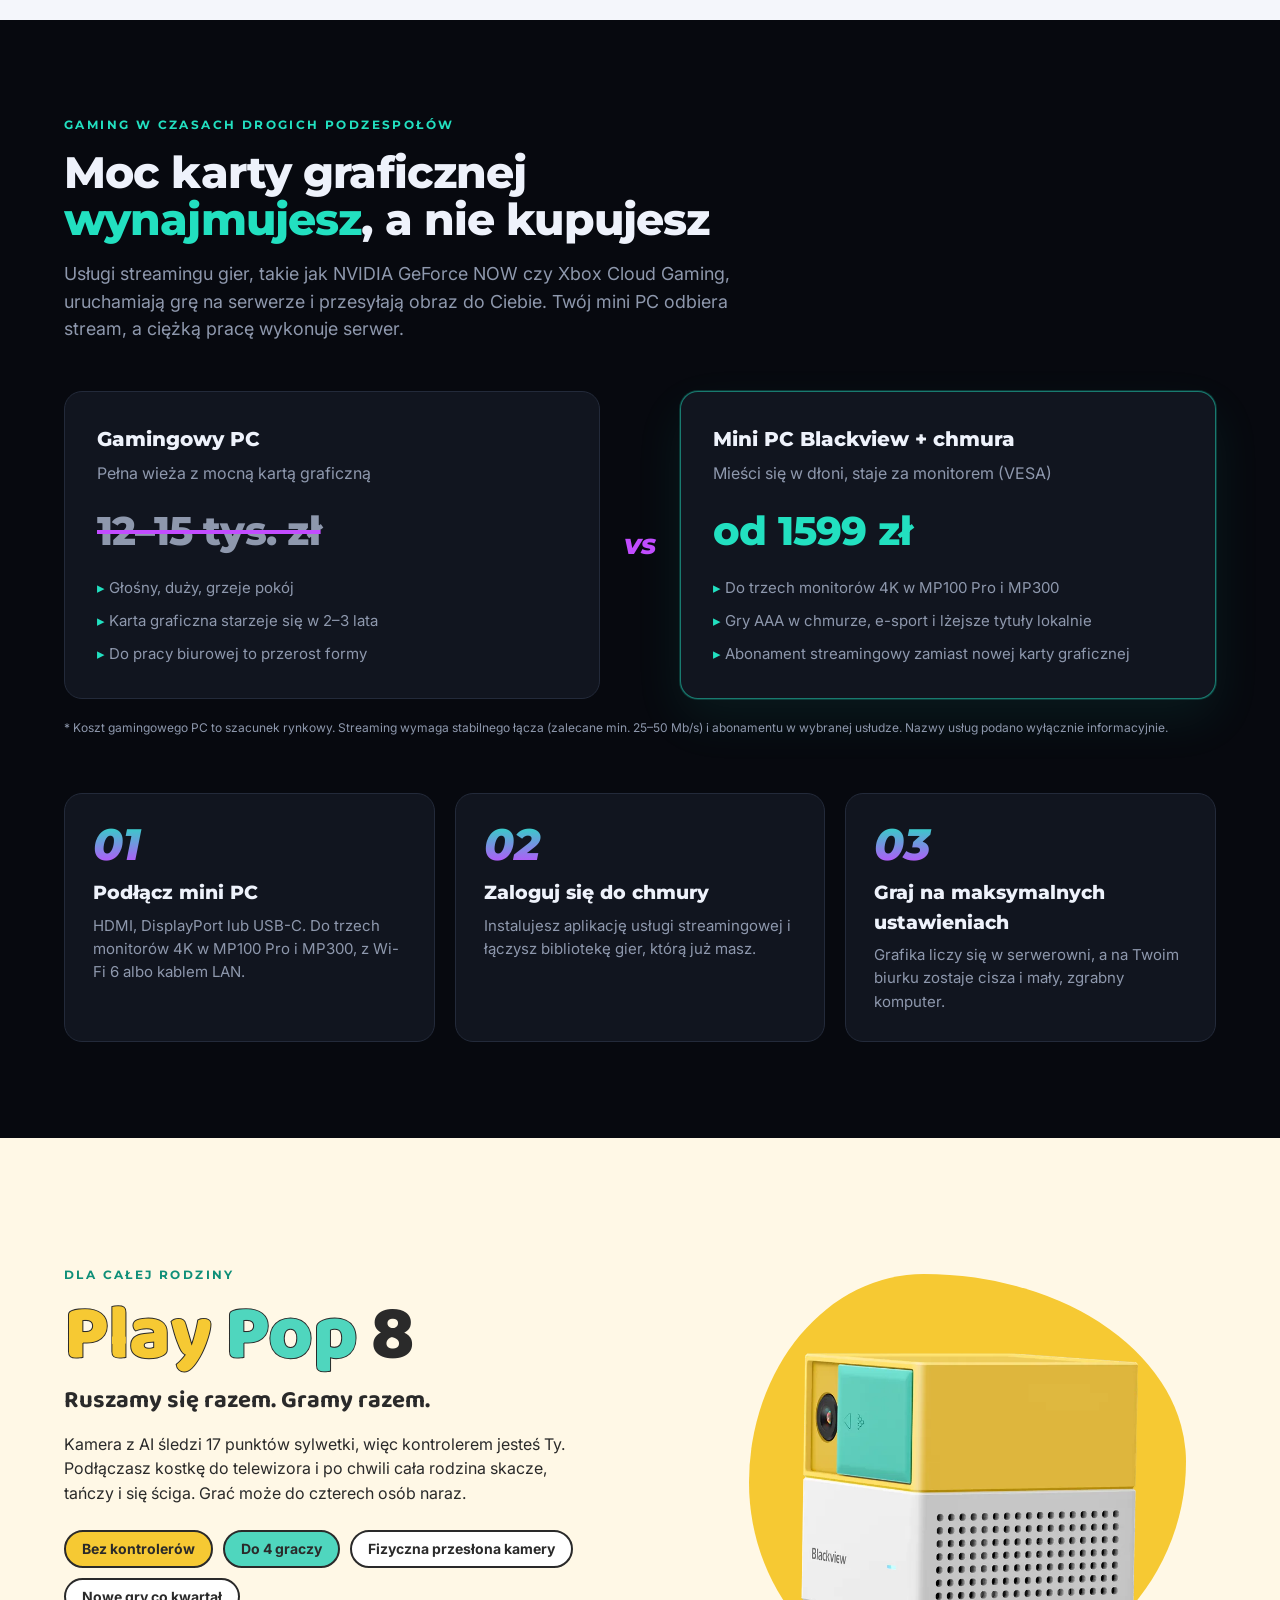
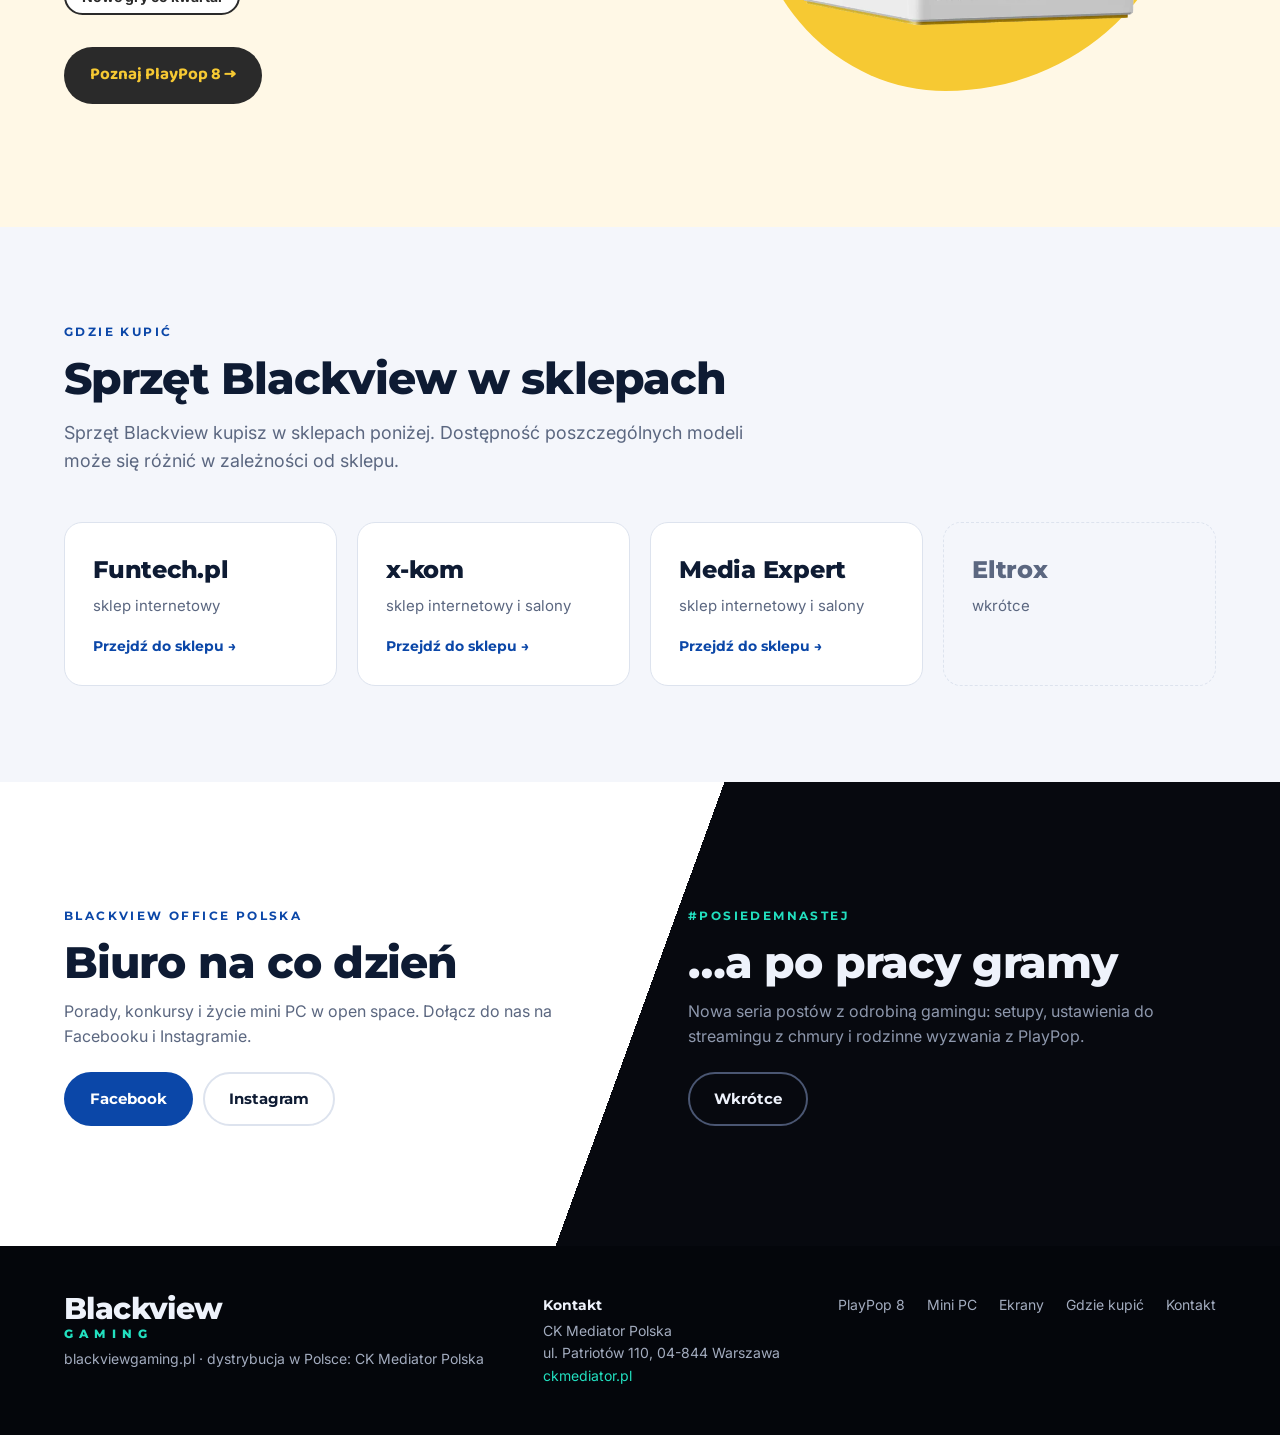
==== commit c2e01483: "Gdzie kupić: x-kom, Media Expert, Eltrox; poprawki tekstów - Sekcja Gdzie kupić: Funtech.pl, x-kom, " ====
--- a/index.html
+++ b/index.html
@@ -46,7 +46,7 @@
     <div class="col col-dark">
       <span class="time-badge"><svg class="ti" viewBox="0 0 24 24" aria-hidden="true"><path d="M20.5 14.5A8.5 8.5 0 0 1 9.5 3.5a8.5 8.5 0 1 0 11 11z"/></svg> Po 17:00</span>
       <h2 class="h-display">Ten sam<br>sprzęt.<br><span class="hl-cyan">Inna gra.</span></h2>
-      <p class="lead">Teams offline, gaming online. Wymagające tytuły streamujesz z chmury, a nie kupujesz karty graficznej za pół pensji.</p>
+      <p class="lead">Teams offline, gaming online. Wymagające tytuły streamujesz z chmury, a nie kupujesz bardzo drogiej karty graficznej.</p>
       <div class="ctas">
         <a href="#chmura" class="btn btn-neon">Jak to działa?</a>
         <a href="playpop.html" class="btn btn-ghost-dark">Gra dla rodziny</a>
@@ -156,7 +156,7 @@
       <span class="eyebrow">Dla całej rodziny</span>
       <h2 class="h-pop" style="margin:12px 0 8px"><span class="y">Play</span> <span class="m">Pop</span> 8</h2>
       <p class="lead" style="font-family:var(--font-pop);font-weight:700;font-size:24px">Ruszamy się razem. Gramy razem.</p>
-      <p style="margin-top:12px;max-width:520px">Kamera z AI śledzi 17 punktów sylwetki, więc kontrolerem jesteś Ty. Podłączasz kostkę do telewizora i po chwili cała rodzina skacze, tańczy i się ściga. Grać mogą do czterech osób naraz.</p>
+      <p style="margin-top:12px;max-width:520px">Kamera z AI śledzi 17 punktów sylwetki, więc kontrolerem jesteś Ty. Podłączasz kostkę do telewizora i po chwili cała rodzina skacze, tańczy i się ściga. Grać może do czterech osób naraz.</p>
       <div class="pop-pills">
         <span class="pill y">Bez kontrolerów</span>
         <span class="pill m">Do 4 graczy</span>
@@ -175,7 +175,7 @@
     <div class="section-head">
       <span class="eyebrow hl-blue">Gdzie kupić</span>
       <h2 class="h-section">Sprzęt Blackview w sklepach</h2>
-      <p class="lead" style="color:var(--office-muted)">Produkty z tej strony kupisz w sklepie Funtech.pl. Wkrótce dodamy kolejne sklepy.</p>
+      <p class="lead" style="color:var(--office-muted)">Sprzęt Blackview kupisz w sklepach poniżej. Dostępność poszczególnych modeli może się różnić w zależności od sklepu.</p>
     </div>
     <div class="retailers">
       <a href="https://funtech.pl/" data-shop-home class="retailer">
@@ -183,9 +183,19 @@
         <span class="r-meta">sklep internetowy</span>
         <span class="more">Przejdź do sklepu</span>
       </a>
+      <a href="https://www.x-kom.pl/" class="retailer" target="_blank" rel="noopener">
+        <span class="r-name">x-kom</span>
+        <span class="r-meta">sklep internetowy i salony</span>
+        <span class="more">Przejdź do sklepu</span>
+      </a>
+      <a href="https://www.mediaexpert.pl/" class="retailer" target="_blank" rel="noopener">
+        <span class="r-name">Media Expert</span>
+        <span class="r-meta">sklep internetowy i salony</span>
+        <span class="more">Przejdź do sklepu</span>
+      </a>
       <div class="retailer is-placeholder">
-        <span class="r-name">Kolejne sklepy</span>
-        <span class="r-meta">Lista sklepów wkrótce się powiększy</span>
+        <span class="r-name">Eltrox</span>
+        <span class="r-meta">wkrótce</span>
       </div>
     </div>
   </div>
--- a/assets/css/style.css
+++ b/assets/css/style.css
@@ -383,7 +383,7 @@
 .social .chips { display: flex; gap: 10px; flex-wrap: wrap; }
 
 /* ---------- gdzie kupić ---------- */
-.retailers { display: grid; grid-template-columns: repeat(3, 1fr); gap: 20px; }
+.retailers { display: grid; grid-template-columns: repeat(auto-fit, minmax(220px, 1fr)); gap: 20px; }
 .retailer {
   display: flex; flex-direction: column; gap: 6px; padding: 28px;
   background: var(--office-surface); border: 1px solid var(--office-line); border-radius: var(--radius);
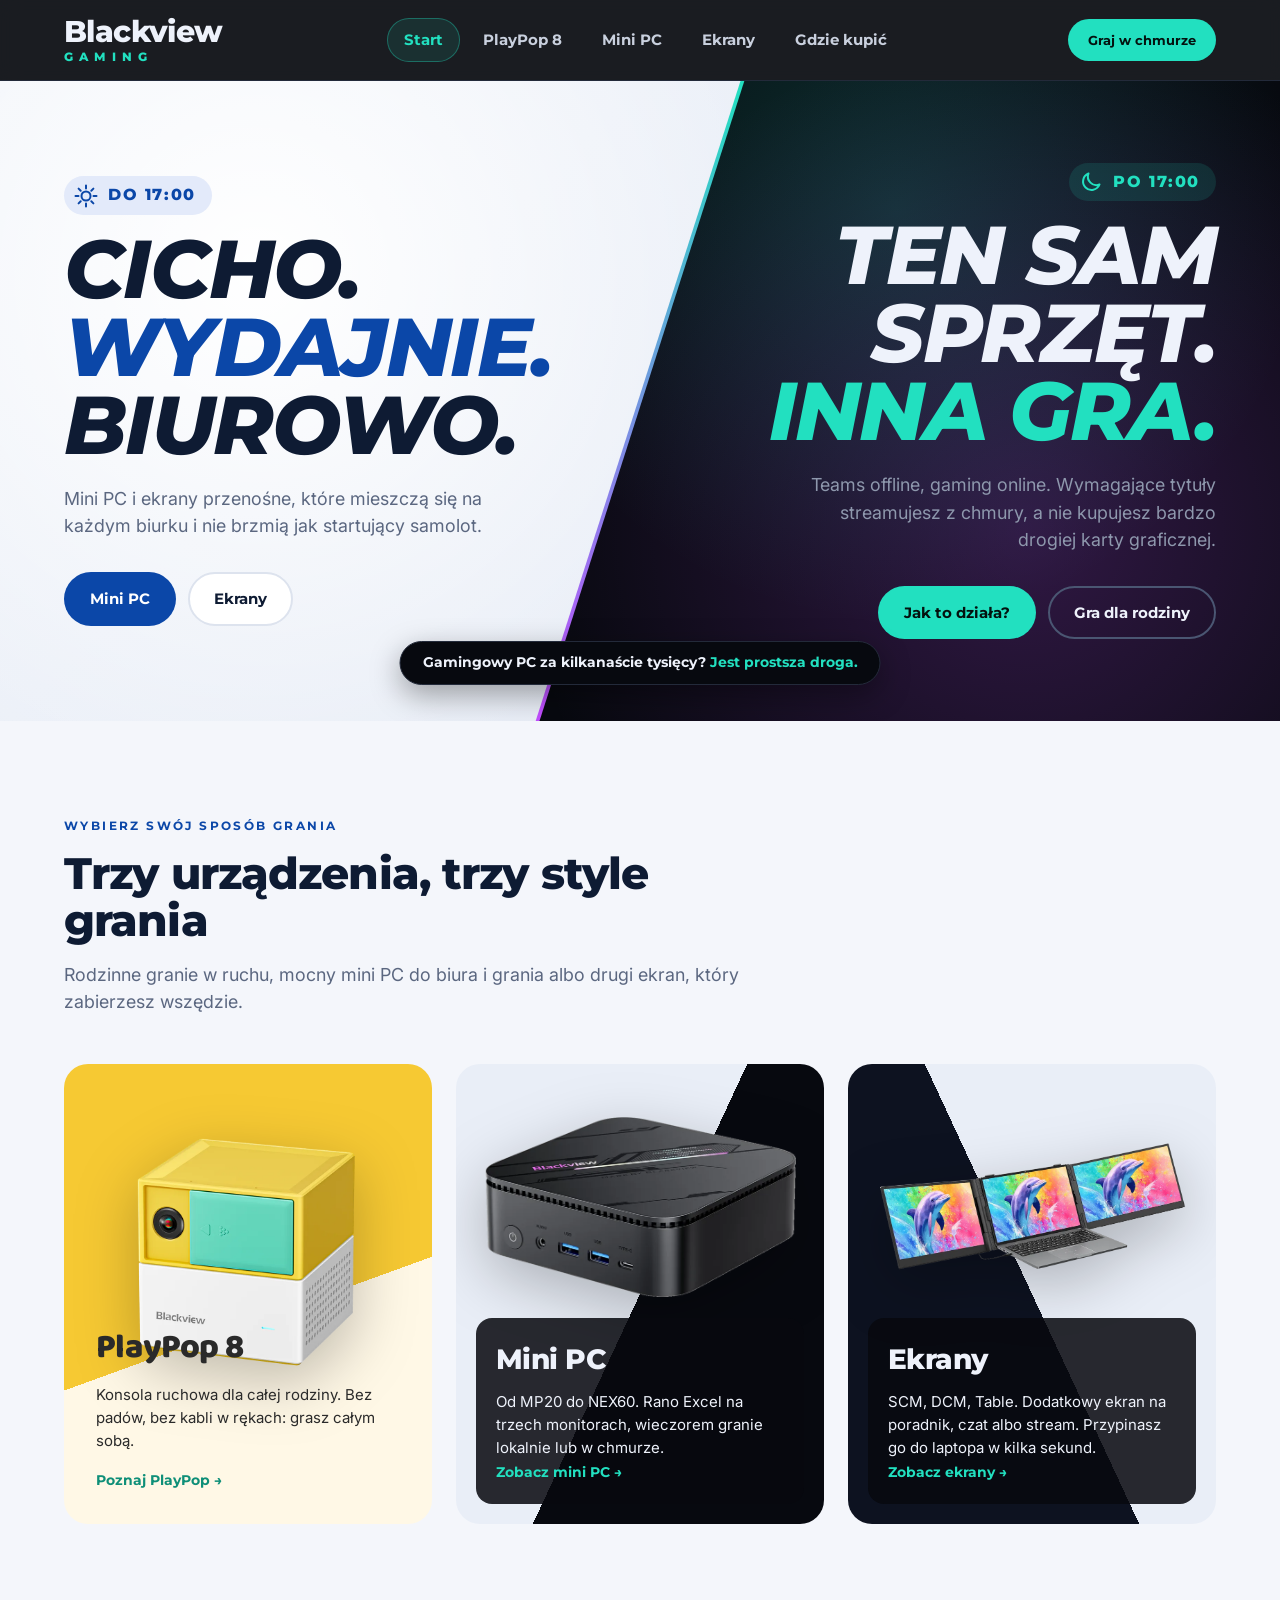
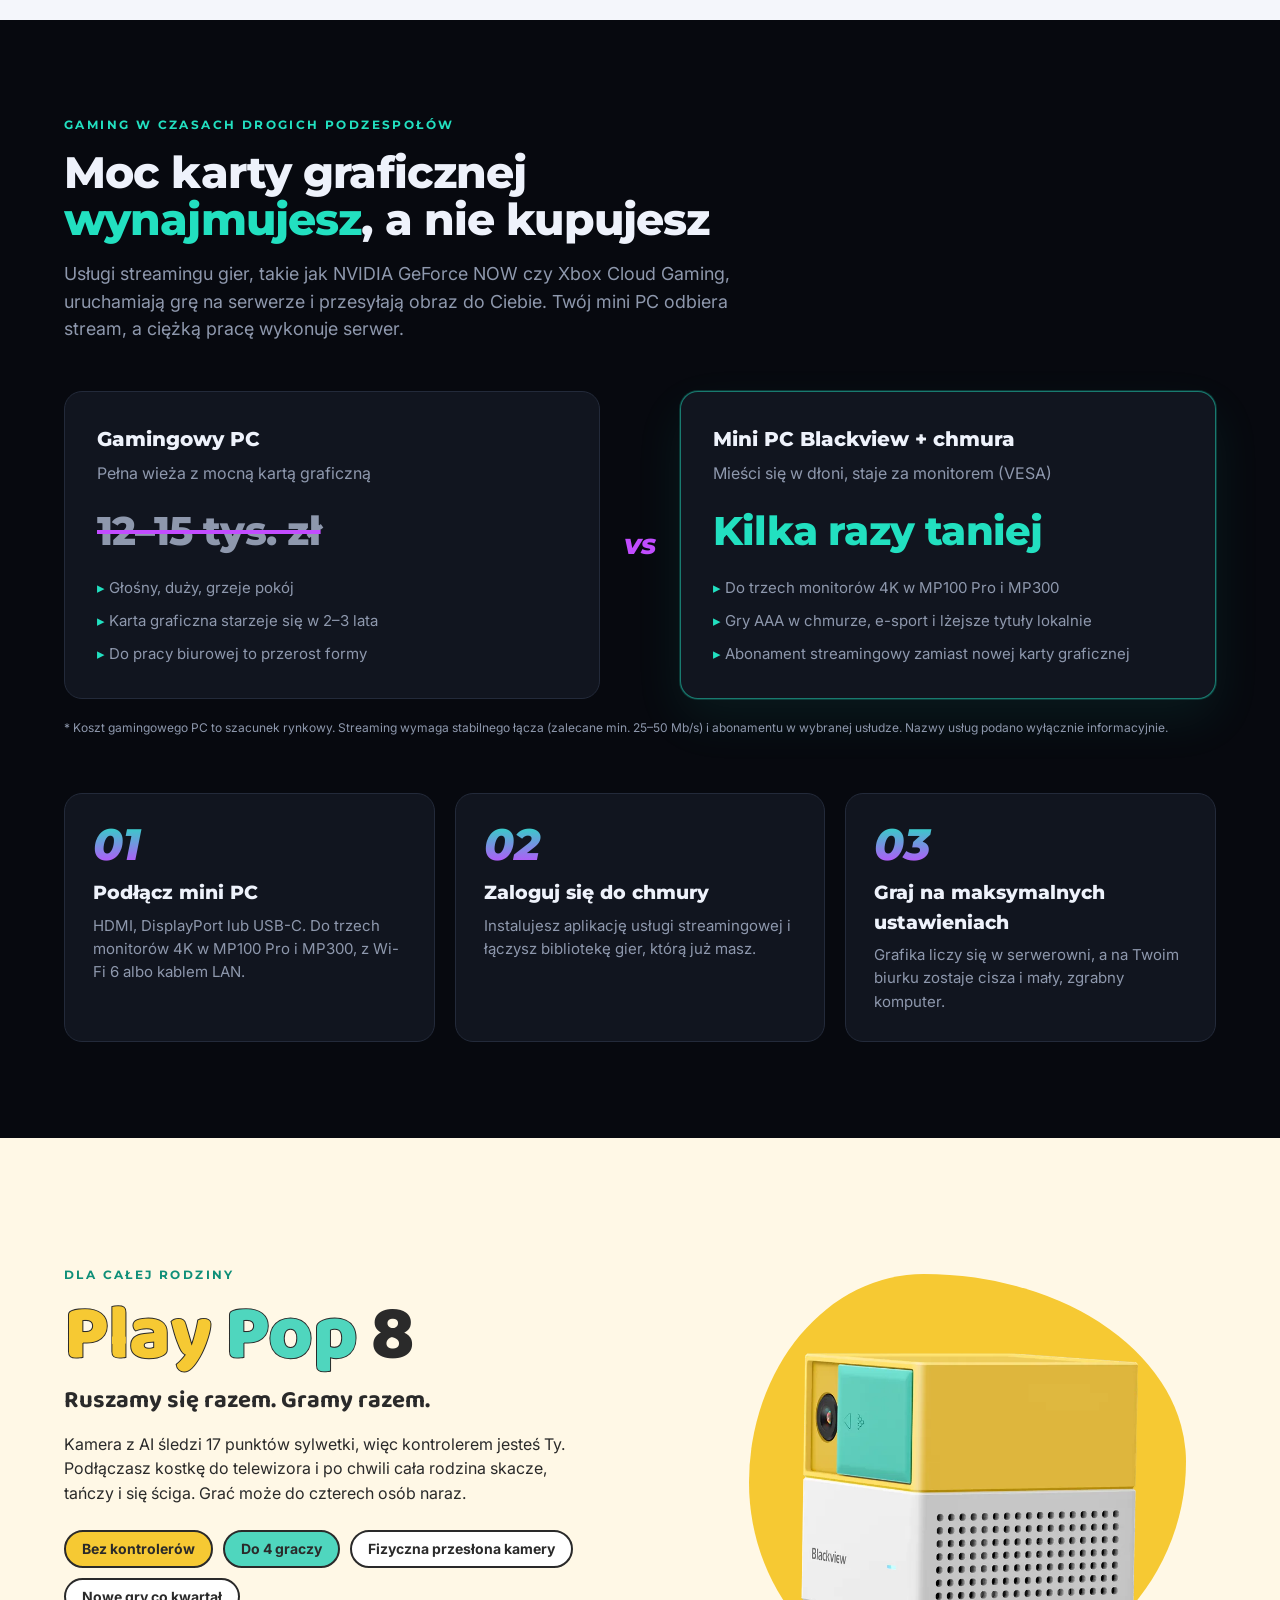
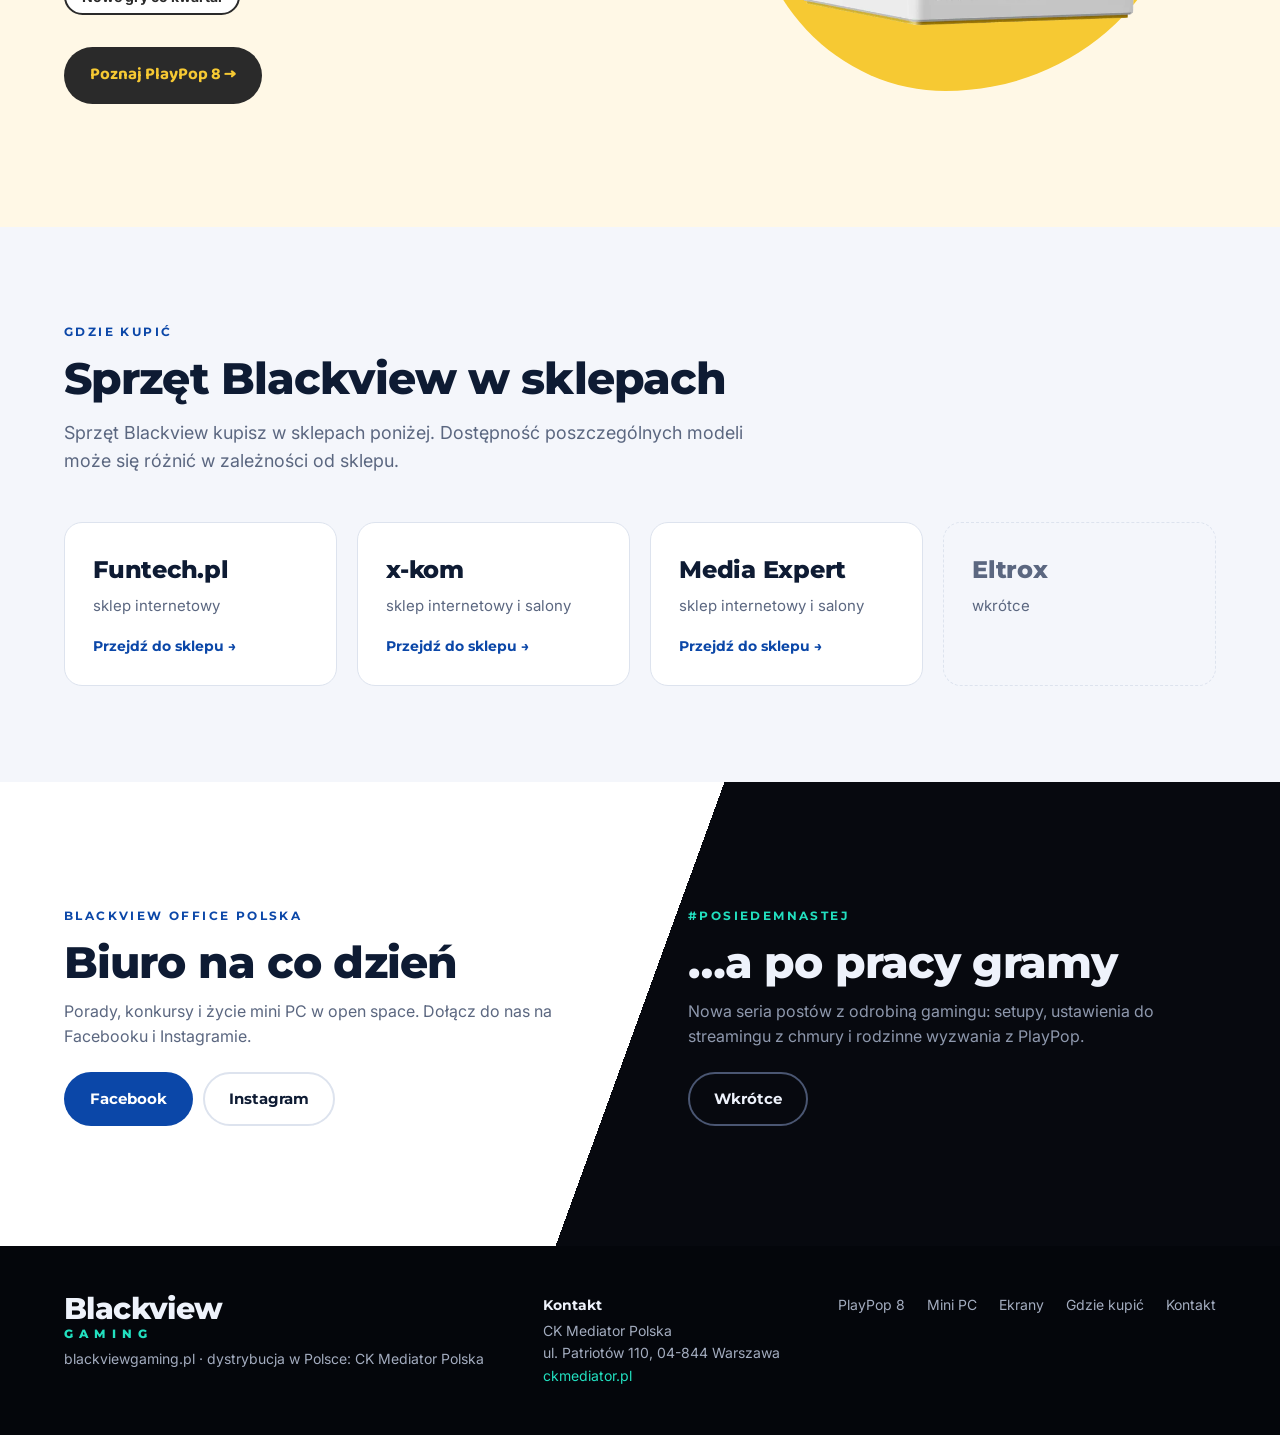
==== commit 188efde6: "Ceny ukryte: Sprawdź cenę w sklepie - shop.js: przełącznik showPrices (false); dane cen zostają, che" ====
--- a/index.html
+++ b/index.html
@@ -78,7 +78,7 @@
         <div class="visual"><img src="assets/img/mp100pro.webp" width="700" height="403" alt="Blackview MP100 Pro"></div>
         <div class="text">
           <h3>Mini PC</h3>
-          <p>Od MP20 do NEX60, w cenach <span data-shop-price="mp20" data-prefix="od ">od 1 599 zł</span>. Rano Excel na trzech monitorach, wieczorem granie lokalnie lub w chmurze.</p>
+          <p>Od MP20 do NEX60<span data-shop-price="mp20" data-prefix=", w cenach od " data-price-off=""></span>. Rano Excel na trzech monitorach, wieczorem granie lokalnie lub w chmurze.</p>
           <span class="more">Zobacz mini PC</span>
         </div>
       </a>
@@ -119,7 +119,7 @@
       <div class="box win">
         <h4>Mini PC Blackview + chmura</h4>
         <p class="muted">Mieści się w dłoni, staje za monitorem (VESA)</p>
-        <div class="price" data-shop-price="mp20" data-prefix="od ">–</div>
+        <div class="price" data-shop-price="mp20" data-prefix="od " data-price-off="Kilka razy taniej">Kilka razy taniej</div>
         <ul>
           <li>Do trzech monitorów 4K w MP100 Pro i MP300</li>
           <li>Gry AAA w chmurze, e-sport i lżejsze tytuły lokalnie</li>
